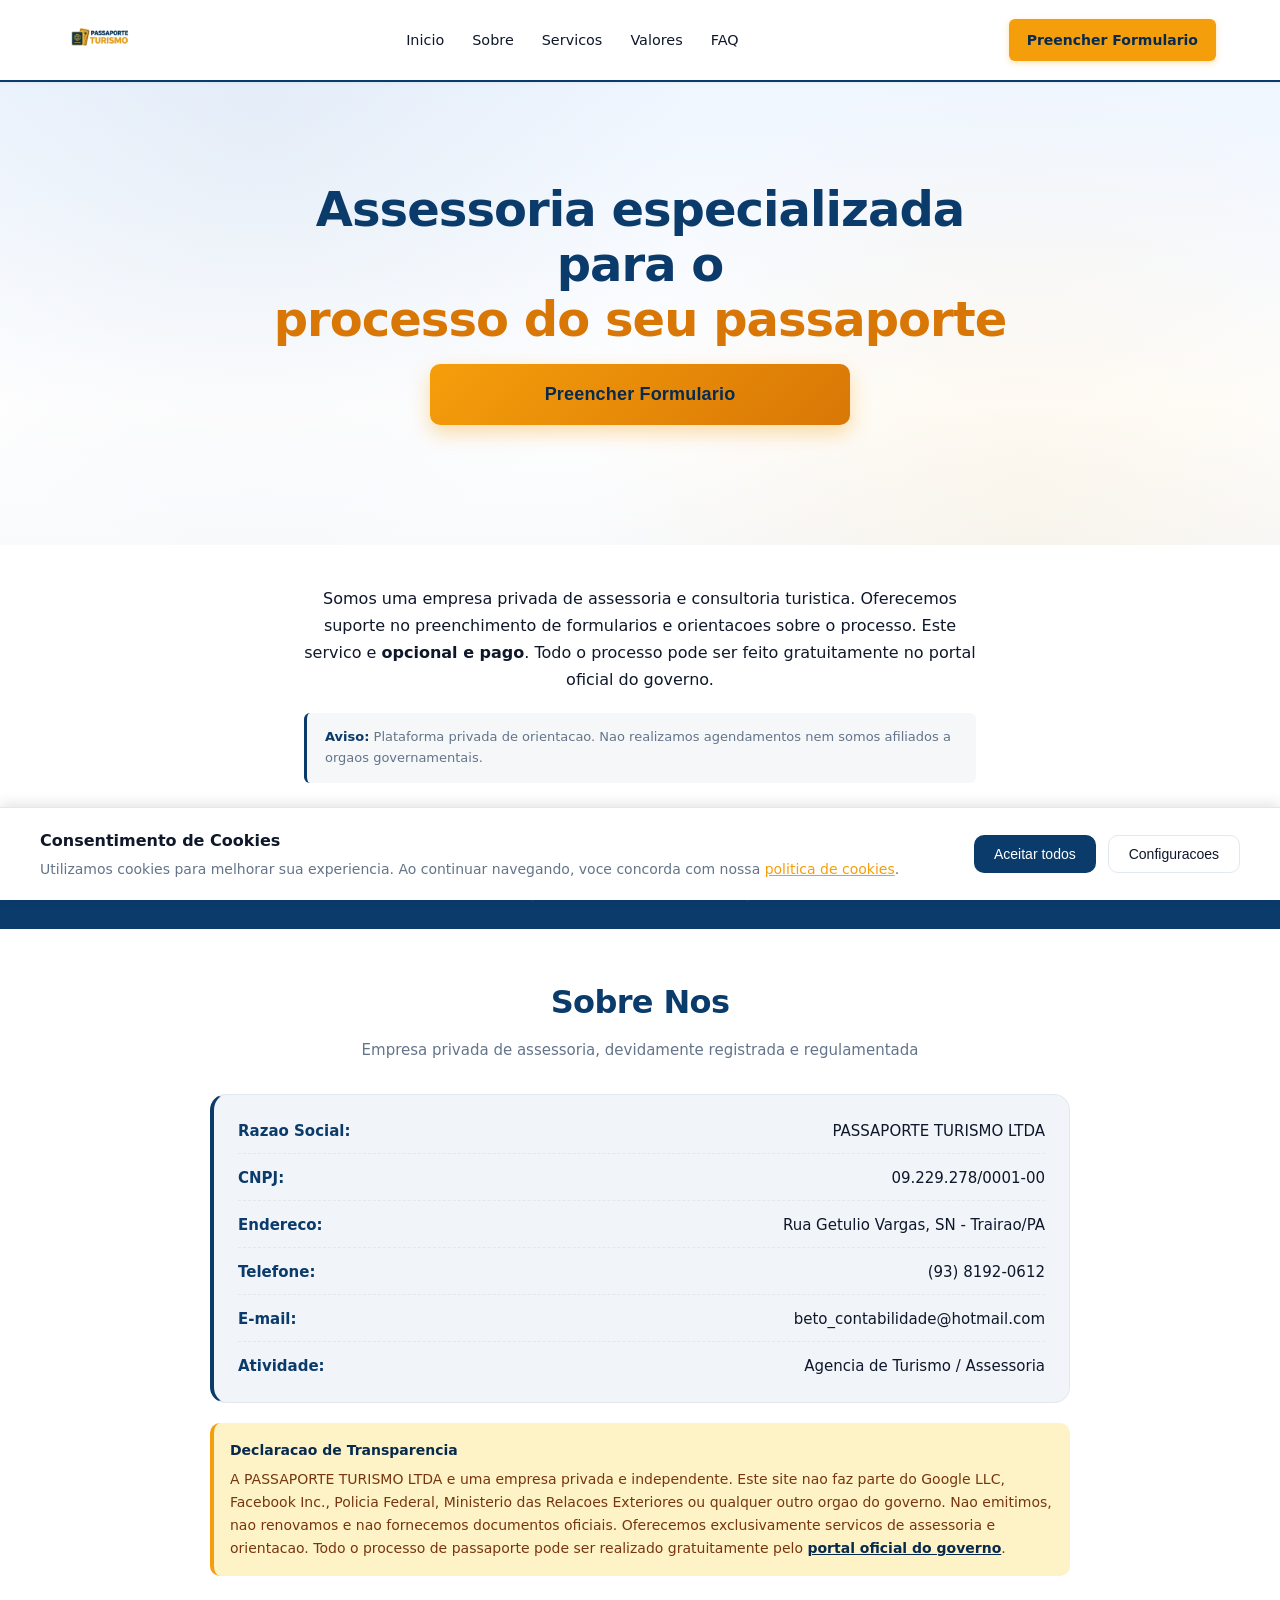
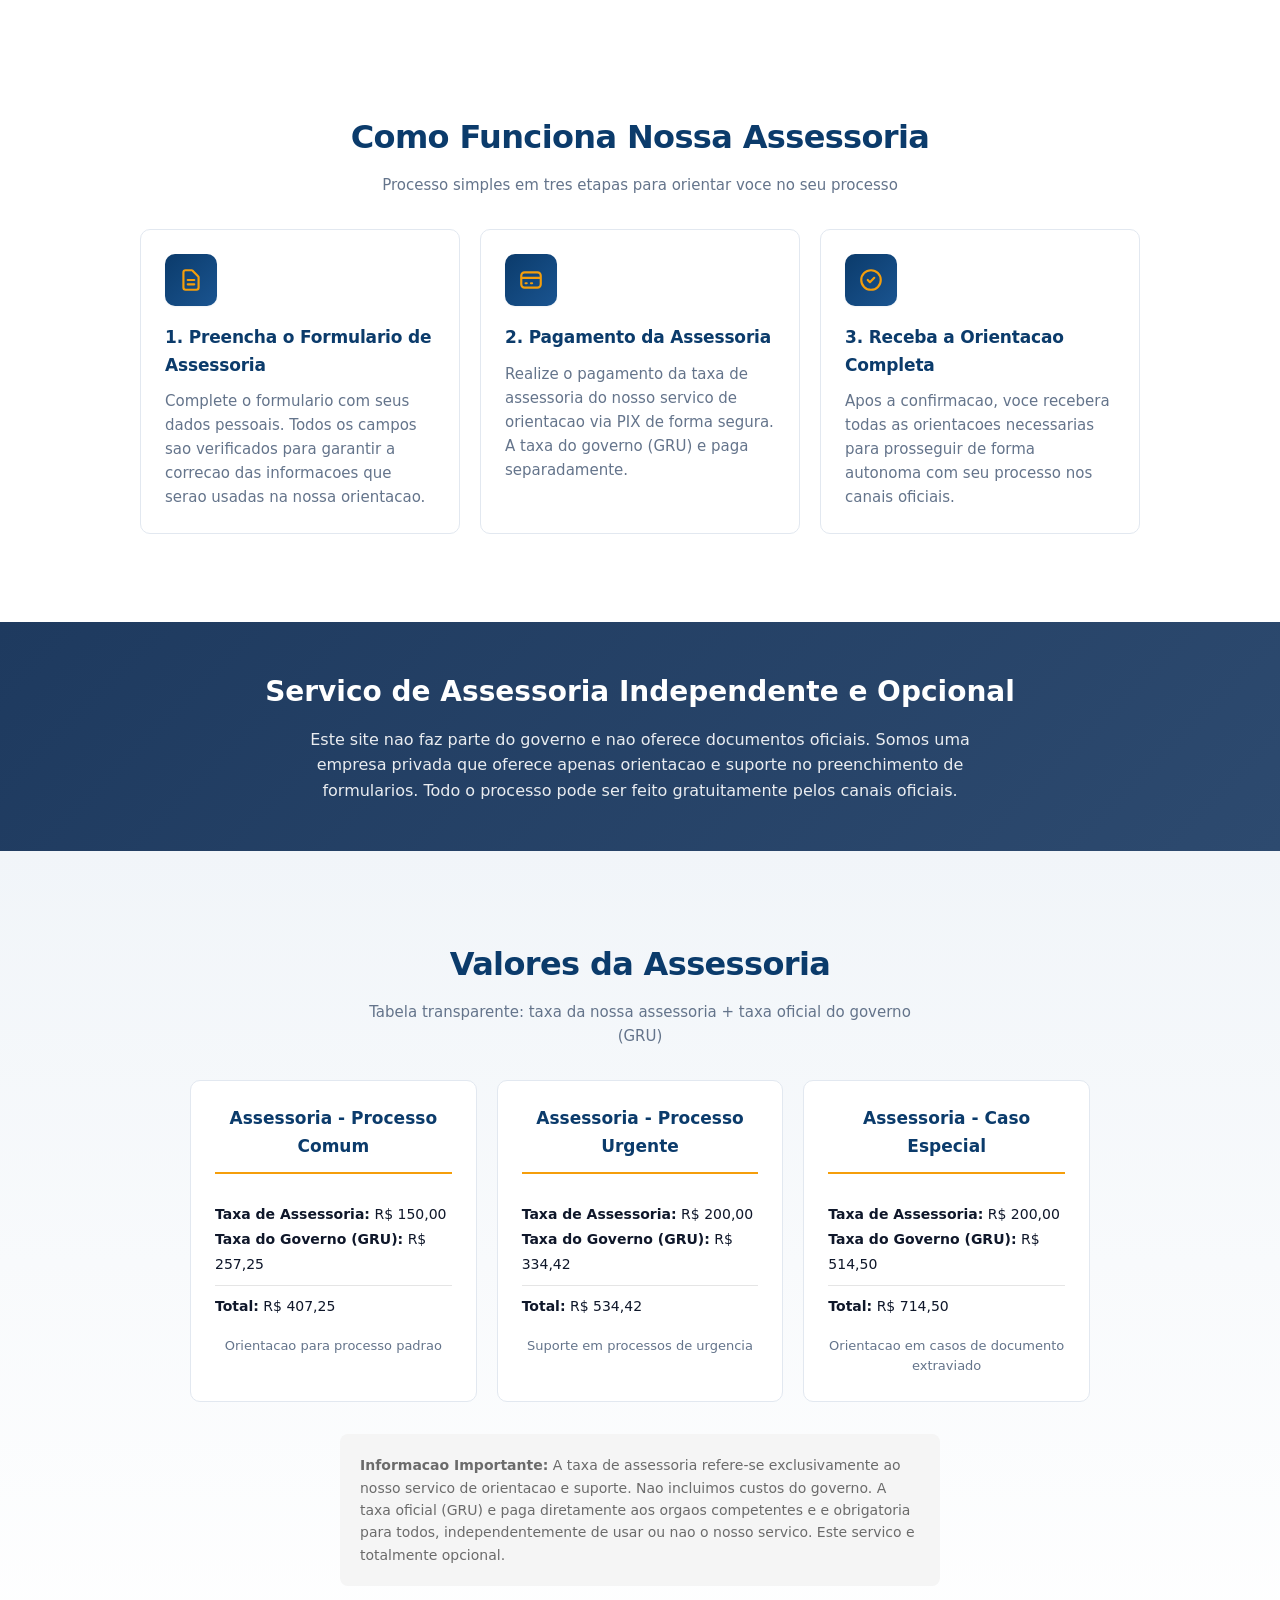
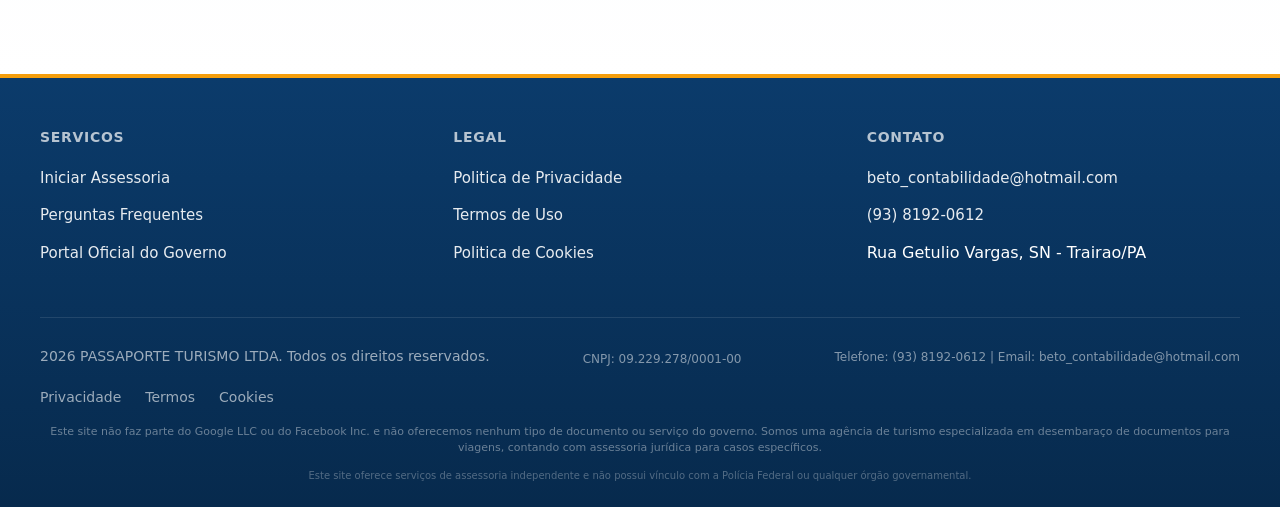
==== index.html @ df9b23cf "update header, hero, and sticky CTA with new logo and streamlined content" ====
<!DOCTYPE html>
<html lang="pt-br">
<head>
    <meta charset="UTF-8">
    <meta name="viewport" content="width=device-width, initial-scale=1.0">
    <meta name="description" content="Empresa privada de assessoria e consultoria turistica. Oferecemos orientacao no preenchimento de formularios e agendamento para viajantes. Nao somos vinculados ao governo.">
    <meta name="keywords" content="assessoria turistica, consultoria de viagens, orientacao para viagens, agencia de turismo">
    <meta name="author" content="PASSAPORTE TURISMO LTDA">
    <meta name="robots" content="index, follow">
    <meta name="theme-color" content="#1e3a5f">

    <!-- Open Graph -->
    <meta property="og:type" content="website">
    <meta property="og:title" content="Passaporte e Turismo | Assessoria Privada Independente">
    <meta property="og:description" content="Assessoria privada independente. Orientacao e consultoria em processos turisticos. Nao vinculada a orgaos do governo.">
    <meta property="og:locale" content="pt_BR">

    <!-- Twitter Card -->
    <meta name="twitter:card" content="summary">
    <meta name="twitter:title" content="Passaporte e Turismo | Assessoria Privada">
    <meta name="twitter:description" content="Servico privado de assessoria e consultoria. Independente de orgaos do governo.">

    <title>Passaporte e Turismo | Assessoria Privada Independente</title>

    <!-- Schema.org: Identifying as private business -->
    <script type="application/ld+json">
    {
      "@context": "https://schema.org",
      "@type": "TravelAgency",
      "name": "PASSAPORTE TURISMO LTDA",
      "description": "Empresa privada de assessoria e consultoria turistica, independente e sem vinculo com orgaos do governo.",
      "telephone": "+55-93-8192-0612",
      "email": "beto_contabilidade@hotmail.com",
      "address": {
        "@type": "PostalAddress",
        "streetAddress": "Rua Getulio Vargas, SN",
        "addressLocality": "Trairao",
        "addressRegion": "PA",
        "postalCode": "68198-000",
        "addressCountry": "BR"
      },
      "identifier": "09.229.278/0001-00",
      "disambiguatingDescription": "Este site nao faz parte do governo, da Policia Federal, do Google LLC ou do Facebook Inc. Oferecemos exclusivamente servicos privados de assessoria."
    }
    </script>
    <style>
        :root {
            --color-primary: #0b3b6b;
            --color-primary-dark: #072a4d;
            --color-primary-light: #1a5490;
            --color-secondary: #2d5483;
            --color-accent: #f59e0b;
            --color-accent-hover: #d97706;
            --color-accent-light: #fef3c7;
            --color-background: #f8fafc;
            --color-surface: #ffffff;
            --color-surface-alt: #f1f5f9;
            --color-text: #0f172a;
            --color-text-muted: #64748b;
            --color-border: #e2e8f0;
            --color-border-dark: #cbd5e1;
            --color-success: #059669;
            --color-success-light: #d1fae5;
            --color-warning: #d97706;
            --font-family: 'Segoe UI', system-ui, -apple-system, sans-serif;
            --radius: 10px;
            --radius-sm: 6px;
            --radius-lg: 16px;
            --shadow-sm: 0 1px 2px rgba(11, 59, 107, 0.06);
            --shadow-md: 0 4px 12px rgba(11, 59, 107, 0.1);
            --shadow-lg: 0 10px 30px rgba(11, 59, 107, 0.15);
            --shadow-cta: 0 8px 20px rgba(245, 158, 11, 0.35);
        }

        * {
            margin: 0;
            padding: 0;
            box-sizing: border-box;
        }

        body {
            font-family: var(--font-family);
            background-color: var(--color-background);
            color: var(--color-text);
            line-height: 1.6;
        }

        .container {
            max-width: 1200px;
            margin: 0 auto;
            padding: 0 24px;
        }

        /* Top Info Bar */
        .top-bar {
            background: var(--color-primary-dark);
            color: rgba(255,255,255,0.85);
            font-size: 0.75rem;
            padding: 6px 0;
            text-align: center;
        }

        .top-bar-inner {
            max-width: 1200px;
            margin: 0 auto;
            padding: 0 16px;
            display: flex;
            justify-content: center;
            align-items: center;
            gap: 20px;
            flex-wrap: wrap;
        }

        .top-bar a {
            color: var(--color-accent);
            text-decoration: none;
            font-weight: 500;
        }

        .top-bar span {
            display: inline-flex;
            align-items: center;
            gap: 6px;
        }

        /* Header */
        .header {
            background: var(--color-surface);
            border-bottom: 2px solid var(--color-primary);
            position: sticky;
            top: 0;
            left: 0;
            right: 0;
            z-index: 1000;
            box-shadow: var(--shadow-sm);
        }

        .header-inner {
            display: flex;
            justify-content: space-between;
            align-items: center;
            padding: 14px 16px;
            max-width: 1200px;
            margin: 0 auto;
            gap: 12px;
        }

        .logo {
            display: inline-flex;
            align-items: center;
            text-decoration: none;
            line-height: 1;
        }

        .logo img {
            height: 40px;
            width: auto;
            display: block;
        }

        @media (min-width: 768px) {
            .logo img {
                height: 48px;
            }
        }

        .nav-links {
            display: none;
            gap: 28px;
            list-style: none;
        }

        .nav-links a {
            color: var(--color-text);
            text-decoration: none;
            font-size: 0.9rem;
            font-weight: 500;
            transition: color 0.2s;
            cursor: pointer;
        }

        .nav-links a:hover {
            color: var(--color-accent-hover);
        }

        .header-cta {
            display: inline-flex;
            align-items: center;
            gap: 6px;
            background: var(--color-accent);
            color: var(--color-primary-dark);
            padding: 10px 18px;
            border-radius: var(--radius-sm);
            text-decoration: none;
            font-size: 0.875rem;
            font-weight: 700;
            transition: all 0.2s;
            box-shadow: 0 2px 6px rgba(245, 158, 11, 0.3);
        }

        .header-cta:hover {
            background: var(--color-accent-hover);
            transform: translateY(-1px);
            box-shadow: 0 4px 10px rgba(245, 158, 11, 0.4);
        }

        /* Hero Section */
        .hero {
            padding: 64px 16px 72px;
            text-align: center;
            background: linear-gradient(180deg, #eff6ff 0%, var(--color-surface) 70%, var(--color-background) 100%);
            position: relative;
            overflow: hidden;
        }

        .hero::before {
            content: "";
            position: absolute;
            inset: 0;
            background-image:
                radial-gradient(circle at 20% 10%, rgba(11, 59, 107, 0.05) 0%, transparent 40%),
                radial-gradient(circle at 80% 90%, rgba(245, 158, 11, 0.07) 0%, transparent 40%);
            pointer-events: none;
        }

        .hero-inner {
            position: relative;
            z-index: 1;
        }

        .hero-badge {
            display: inline-flex;
            align-items: center;
            gap: 8px;
            background: var(--color-success-light);
            color: #065f46;
            padding: 8px 16px;
            border-radius: 999px;
            font-size: 0.8125rem;
            font-weight: 600;
            margin-bottom: 20px;
            border: 1px solid rgba(5, 150, 105, 0.25);
        }

        .hero-badge::before {
            content: "";
            width: 8px;
            height: 8px;
            background: var(--color-success);
            border-radius: 50%;
            box-shadow: 0 0 0 3px rgba(5, 150, 105, 0.2);
        }

        .hero h1 {
            font-size: clamp(1.75rem, 5vw, 3rem);
            font-weight: 800;
            color: var(--color-primary);
            margin-bottom: 16px;
            line-height: 1.15;
            max-width: 780px;
            margin-left: auto;
            margin-right: auto;
            letter-spacing: -0.02em;
        }

        .hero h1 .highlight {
            color: var(--color-accent-hover);
            position: relative;
            white-space: nowrap;
        }

        .hero p {
            font-size: 1rem;
            color: var(--color-text-muted);
            max-width: 620px;
            margin: 0 auto 28px;
            line-height: 1.6;
        }

        .hero-cta-wrapper {
            display: flex;
            flex-direction: column;
            align-items: center;
            gap: 14px;
        }

        .hero-cta {
            display: inline-flex;
            align-items: center;
            justify-content: center;
            gap: 10px;
            background: linear-gradient(135deg, var(--color-accent) 0%, var(--color-accent-hover) 100%);
            color: var(--color-primary-dark);
            padding: 18px 36px;
            border-radius: var(--radius);
            text-decoration: none;
            font-size: 1.0625rem;
            font-weight: 800;
            transition: all 0.25s;
            border: none;
            cursor: pointer;
            box-shadow: var(--shadow-cta);
            width: 100%;
            max-width: 360px;
            letter-spacing: 0.01em;
            position: relative;
            animation: cta-pulse 2.4s ease-in-out infinite;
        }

        @keyframes cta-pulse {
            0%, 100% { box-shadow: var(--shadow-cta); }
            50% { box-shadow: 0 8px 28px rgba(245, 158, 11, 0.55); }
        }

        .hero-cta:hover {
            transform: translateY(-2px);
            box-shadow: 0 12px 32px rgba(245, 158, 11, 0.5);
            animation: none;
        }

        .hero-cta:active {
            transform: translateY(0);
        }

        .hero-cta svg {
            width: 20px;
            height: 20px;
        }

        .hero-trust {
            display: flex;
            gap: 8px;
            flex-wrap: wrap;
            justify-content: center;
            margin-top: 6px;
        }

        .hero-trust-item {
            display: inline-flex;
            align-items: center;
            gap: 6px;
            background: var(--color-surface);
            padding: 6px 12px;
            border-radius: 999px;
            font-size: 0.75rem;
            font-weight: 500;
            color: var(--color-text-muted);
            border: 1px solid var(--color-border);
        }

        .hero-trust-item svg {
            width: 14px;
            height: 14px;
            color: var(--color-success);
        }

        @media (min-width: 768px) {
            .nav-links {
                display: flex;
            }

            .header-inner {
                padding: 16px 24px;
            }

            .hero {
                padding: 100px 24px 120px;
            }

            .hero p {
                font-size: 1.125rem;
            }

            .hero-cta {
                padding: 20px 44px;
                font-size: 1.125rem;
                max-width: 420px;
            }
        }

        /* Features Section */
        .features {
            padding: 48px 16px;
            background: var(--color-surface);
        }

        .features-grid {
            display: grid;
            grid-template-columns: 1fr;
            gap: 16px;
            max-width: 1000px;
            margin: 0 auto;
        }

        .feature-card {
            background: var(--color-surface);
            padding: 24px;
            border-radius: var(--radius);
            border: 1px solid var(--color-border);
            transition: all 0.25s;
            position: relative;
            overflow: hidden;
        }

        .feature-card::before {
            content: "";
            position: absolute;
            top: 0;
            left: 0;
            width: 4px;
            height: 100%;
            background: var(--color-accent);
            transform: scaleY(0);
            transform-origin: top;
            transition: transform 0.3s;
        }

        .feature-card:hover {
            box-shadow: var(--shadow-md);
            border-color: var(--color-primary-light);
            transform: translateY(-2px);
        }

        .feature-card:hover::before {
            transform: scaleY(1);
        }

        .feature-icon {
            width: 52px;
            height: 52px;
            background: linear-gradient(135deg, var(--color-primary) 0%, var(--color-primary-light) 100%);
            border-radius: var(--radius);
            display: flex;
            align-items: center;
            justify-content: center;
            margin-bottom: 18px;
            box-shadow: var(--shadow-sm);
        }

        .feature-icon svg {
            width: 26px;
            height: 26px;
            color: var(--color-accent);
        }

        .feature-card h3 {
            font-size: 1.0625rem;
            font-weight: 700;
            margin-bottom: 10px;
            color: var(--color-primary);
            letter-spacing: -0.01em;
        }

        .feature-card p {
            font-size: 0.9375rem;
            color: var(--color-text-muted);
            line-height: 1.6;
        }

        /* Pricing Section */
        .pricing {
            padding: 48px 16px;
            background: linear-gradient(180deg, var(--color-surface-alt) 0%, var(--color-surface) 100%);
        }

        .section-title {
            text-align: center;
            font-size: clamp(1.5rem, 4vw, 2rem);
            font-weight: 800;
            margin-bottom: 10px;
            color: var(--color-primary);
            letter-spacing: -0.02em;
        }

        .section-subtitle {
            text-align: center;
            color: var(--color-text-muted);
            margin-bottom: 32px;
            max-width: 560px;
            margin-left: auto;
            margin-right: auto;
            font-size: 0.9375rem;
        }

        .pricing-grid {
            display: grid;
            grid-template-columns: 1fr;
            gap: 16px;
            max-width: 900px;
            margin: 0 auto;
        }

        .pricing-card {
            background: var(--color-surface);
            padding: 24px;
            border-radius: var(--radius);
            border: 1px solid var(--color-border);
            text-align: center;
            transition: all 0.25s;
            position: relative;
        }

        .pricing-card:hover {
            border-color: var(--color-accent);
            box-shadow: var(--shadow-md);
            transform: translateY(-3px);
        }

        .pricing-card h4 {
            font-size: 1.0625rem;
            font-weight: 700;
            margin-bottom: 12px;
            color: var(--color-primary);
            padding-bottom: 12px;
            border-bottom: 2px solid var(--color-accent);
            display: inline-block;
        }

        .pricing-card .price {
            font-size: 2rem;
            font-weight: 800;
            color: var(--color-primary);
            margin-bottom: 8px;
        }

        .pricing-card .description {
            font-size: 0.875rem;
            color: var(--color-text-muted);
        }

        @media (min-width: 640px) {
            .features-grid,
            .pricing-grid {
                grid-template-columns: repeat(auto-fit, minmax(280px, 1fr));
                gap: 20px;
            }

            .features,
            .pricing {
                padding: 72px 24px;
            }
        }

        @media (min-width: 1024px) {
            .features,
            .pricing {
                padding: 88px 24px;
            }
        }

        /* Form Section - Fullscreen */
        .form-section {
            position: fixed;
            top: 0;
            left: 0;
            width: 100%;
            height: 100%;
            background: var(--color-background);
            z-index: 9999;
            display: none;
            overflow: hidden;
        }

        .form-section.active {
            display: flex;
            flex-direction: column;
        }

        .form-section .container {
            width: 100%;
            max-width: 100%;
            height: 100%;
            display: flex;
            flex-direction: column;
            padding: 0;
        }

        .form-section .back-btn {
            position: fixed;
            top: 8px;
            left: 8px;
            z-index: 10000;
            background: rgba(255, 255, 255, 0.9);
            padding: 6px 12px;
            border-radius: var(--radius);
            box-shadow: none;
            border: 1px solid var(--color-border);
            font-size: 0.8rem;
            color: var(--color-text-muted);
            opacity: 0.7;
            transition: opacity 0.2s;
        }

        .form-section .back-btn:hover {
            opacity: 1;
        }

        .form-section .back-btn svg {
            width: 14px;
            height: 14px;
        }

        .form-container {
            width: 100%;
            height: 100%;
            background: var(--color-surface);
            padding: 0;
            border-radius: 0;
            border: none;
            box-shadow: none;
            display: flex;
            flex-direction: column;
        }

        .form-header {
            text-align: center;
            padding: 60px 24px 16px;
            background: var(--color-primary);
            color: white;
        }

        .form-header h2 {
            font-size: 1.5rem;
            font-weight: 700;
            margin-bottom: 4px;
            color: white;
        }

        .form-header p {
            color: rgba(255, 255, 255, 0.9);
            font-size: 0.9rem;
        }

        .form-close {
            position: absolute;
            top: 24px;
            right: 24px;
            background: none;
            border: none;
            font-size: 1.5rem;
            cursor: pointer;
            color: var(--color-text-muted);
        }

        .form-iframe-container {
            width: 100%;
            flex: 1;
            border: none;
            min-height: 0;
        }

        /* Policies Section */
        .policies-section {
            padding: 80px 24px;
            display: none;
        }

        .policies-section.active {
            display: block;
        }

        .policy-content {
            max-width: 800px;
            margin: 0 auto;
            background: var(--color-surface);
            padding: 48px;
            border-radius: var(--radius);
            border: 1px solid var(--color-border);
        }

        .policy-content h2 {
            font-size: 1.75rem;
            font-weight: 700;
            margin-bottom: 24px;
            color: var(--color-primary);
        }

        .policy-content h3 {
            font-size: 1.25rem;
            font-weight: 600;
            margin: 24px 0 12px;
            color: var(--color-primary);
        }

        .policy-content p {
            margin-bottom: 16px;
            color: var(--color-text);
        }

        .policy-content ul {
            margin-bottom: 16px;
            padding-left: 24px;
        }

        .policy-content li {
            margin-bottom: 8px;
            color: var(--color-text);
        }

        .back-btn {
            display: inline-flex;
            align-items: center;
            gap: 8px;
            color: var(--color-accent);
            text-decoration: none;
            font-weight: 500;
            margin-bottom: 24px;
            cursor: pointer;
        }

        .back-btn:hover {
            text-decoration: underline;
        }

        /* Footer */
        .footer {
            background: linear-gradient(180deg, var(--color-primary) 0%, var(--color-primary-dark) 100%);
            color: white;
            padding: 48px 16px 24px;
            border-top: 4px solid var(--color-accent);
        }

        .footer-content {
            max-width: 1200px;
            margin: 0 auto;
        }

        .footer-grid {
            display: grid;
            grid-template-columns: repeat(auto-fit, minmax(200px, 1fr));
            gap: 40px;
            margin-bottom: 40px;
        }

        .footer-col h4 {
            font-size: 0.875rem;
            font-weight: 600;
            text-transform: uppercase;
            letter-spacing: 0.05em;
            margin-bottom: 16px;
            color: rgba(255,255,255,0.7);
        }

        .footer-col ul {
            list-style: none;
        }

        .footer-col li {
            margin-bottom: 12px;
        }

        .footer-col a {
            color: rgba(255,255,255,0.9);
            text-decoration: none;
            font-size: 0.9375rem;
            transition: color 0.2s;
            cursor: pointer;
        }

        .footer-col a:hover {
            color: white;
            text-decoration: underline;
        }

        .footer-bottom {
            border-top: 1px solid rgba(255,255,255,0.1);
            padding-top: 24px;
            display: flex;
            justify-content: space-between;
            align-items: center;
            flex-wrap: wrap;
            gap: 16px;
        }

        .footer-bottom p {
            font-size: 0.875rem;
            color: rgba(255,255,255,0.6);
        }

        .footer-legal {
            display: flex;
            gap: 24px;
        }

        .footer-legal a {
            font-size: 0.875rem;
            color: rgba(255,255,255,0.6);
            text-decoration: none;
            cursor: pointer;
        }

        .footer-legal a:hover {
            color: white;
        }

        /* Cookie Banner */
        .cookie-banner {
            position: fixed;
            bottom: 0;
            left: 0;
            right: 0;
            background: var(--color-surface);
            border-top: 1px solid var(--color-border);
            padding: 20px 24px;
            display: none;
            z-index: 1001;
            box-shadow: 0 -4px 12px rgba(0,0,0,0.1);
        }

        .cookie-banner.active {
            display: block;
        }

        .cookie-content {
            max-width: 1200px;
            margin: 0 auto;
            display: flex;
            justify-content: space-between;
            align-items: center;
            gap: 24px;
            flex-wrap: wrap;
        }

        .cookie-text h4 {
            font-size: 1rem;
            font-weight: 600;
            margin-bottom: 4px;
        }

        .cookie-text p {
            font-size: 0.875rem;
            color: var(--color-text-muted);
        }

        .cookie-text a {
            color: var(--color-accent);
            text-decoration: underline;
            cursor: pointer;
        }

        .cookie-buttons {
            display: flex;
            gap: 12px;
        }

        .cookie-accept {
            background: var(--color-primary);
            color: white;
            padding: 10px 20px;
            border-radius: var(--radius);
            border: none;
            font-size: 0.875rem;
            font-weight: 500;
            cursor: pointer;
        }

        .cookie-settings {
            background: transparent;
            color: var(--color-text);
            padding: 10px 20px;
            border-radius: var(--radius);
            border: 1px solid var(--color-border);
            font-size: 0.875rem;
            cursor: pointer;
        }

        /* Mobile Menu */
        .mobile-menu-btn {
            display: inline-flex;
            background: var(--color-surface-alt);
            border: 1px solid var(--color-border);
            cursor: pointer;
            padding: 8px;
            border-radius: var(--radius-sm);
            color: var(--color-primary);
        }

        .mobile-menu-btn svg {
            width: 22px;
            height: 22px;
        }

        .mobile-menu {
            position: fixed;
            top: 0;
            right: -100%;
            width: 85%;
            max-width: 320px;
            height: 100vh;
            background: var(--color-surface);
            box-shadow: -8px 0 30px rgba(0,0,0,0.12);
            z-index: 1100;
            transition: right 0.3s ease;
            padding: 24px 20px;
            overflow-y: auto;
        }

        .mobile-menu.active {
            right: 0;
        }

        .mobile-menu-close {
            background: var(--color-surface-alt);
            border: 1px solid var(--color-border);
            padding: 6px;
            border-radius: var(--radius-sm);
            cursor: pointer;
            color: var(--color-primary);
            margin-bottom: 20px;
        }

        .mobile-menu ul {
            list-style: none;
            margin-bottom: 24px;
        }

        .mobile-menu li {
            border-bottom: 1px solid var(--color-border);
        }

        .mobile-menu a {
            display: block;
            padding: 14px 4px;
            color: var(--color-primary);
            text-decoration: none;
            font-weight: 600;
            font-size: 0.9375rem;
        }

        .mobile-menu-cta {
            display: inline-flex;
            align-items: center;
            justify-content: center;
            width: 100%;
            gap: 8px;
            background: linear-gradient(135deg, var(--color-accent) 0%, var(--color-accent-hover) 100%);
            color: var(--color-primary-dark);
            padding: 14px 20px;
            border-radius: var(--radius);
            text-decoration: none;
            font-weight: 700;
            box-shadow: var(--shadow-cta);
        }

        .mobile-menu-overlay {
            position: fixed;
            inset: 0;
            background: rgba(11, 59, 107, 0.5);
            z-index: 1050;
            opacity: 0;
            pointer-events: none;
            transition: opacity 0.3s;
        }

        .mobile-menu-overlay.active {
            opacity: 1;
            pointer-events: auto;
        }

        /* Responsive */
        @media (min-width: 768px) {
            .mobile-menu-btn {
                display: none;
            }

            .header-cta {
                display: inline-flex;
            }
        }

        @media (max-width: 767px) {
            .header-cta {
                display: none;
            }

            .hero h1 {
                font-size: 1.75rem;
            }

            .form-container {
                padding: 0;
            }

            .form-header {
                padding: 50px 16px 12px;
            }

            .form-header h2 {
                font-size: 1.25rem;
            }

            .form-section .back-btn {
                top: 8px;
                left: 8px;
                padding: 8px 12px;
                font-size: 0.85rem;
            }

            .policy-content {
                padding: 24px;
            }

            .footer-bottom {
                flex-direction: column;
                text-align: center;
            }

            .cookie-content {
                flex-direction: column;
                text-align: center;
            }

            .cookie-buttons {
                width: 100%;
                flex-direction: column;
            }

            .cookie-accept, .cookie-settings {
                width: 100%;
            }
        }

        /* Sticky Mobile CTA */
        .sticky-cta {
            position: fixed;
            bottom: 0;
            left: 0;
            right: 0;
            background: var(--color-surface);
            padding: 12px 16px;
            box-shadow: 0 -4px 16px rgba(11, 59, 107, 0.12);
            z-index: 999;
            border-top: 1px solid var(--color-border);
        }

        .sticky-cta .btn {
            display: flex;
            align-items: center;
            justify-content: center;
            width: 100%;
            gap: 8px;
            background: linear-gradient(135deg, var(--color-accent) 0%, var(--color-accent-hover) 100%);
            color: var(--color-primary-dark);
            padding: 14px 20px;
            border-radius: var(--radius);
            text-decoration: none;
            font-weight: 800;
            font-size: 1rem;
            border: none;
            cursor: pointer;
            box-shadow: var(--shadow-cta);
        }

        @media (min-width: 768px) {
            .sticky-cta {
                display: none;
            }

            body {
                padding-bottom: 0;
            }
        }

        @media (max-width: 767px) {
            body {
                padding-bottom: 74px;
            }
        }

        /* Hidden class */
        .hidden {
            display: none !important;
        }

        /* Smooth scroll */
        html {
            scroll-behavior: smooth;
        }

        /* Overlay for form */
        .overlay {
            position: fixed;
            top: 0;
            left: 0;
            right: 0;
            bottom: 0;
            background: rgba(0,0,0,0.5);
            z-index: 999;
            display: none;
        }

        .overlay.active {
            display: block;
        }
    </style>
</head>
<body>
    <!-- Header -->
    <header class="header">
        <div class="header-inner">
            <a href="#" class="logo" onclick="showSection('home'); return false;" aria-label="Passaporte Turismo - pagina inicial">
                <img src="/images/logo.png" alt="Passaporte Turismo">
            </a>
            <nav aria-label="Navegacao principal">
                <ul class="nav-links">
                    <li><a href="#" onclick="showSection('home'); return false;">Inicio</a></li>
                    <li><a href="#sobre" onclick="scrollToSection('sobre'); return false;">Sobre</a></li>
                    <li><a href="#features" onclick="scrollToSection('features'); return false;">Servicos</a></li>
                    <li><a href="#pricing" onclick="scrollToSection('pricing'); return false;">Valores</a></li>
                    <li><a href="#" onclick="showSection('faq'); return false;">FAQ</a></li>
                </ul>
            </nav>
            <a href="#" class="header-cta" onclick="showSection('form'); return false;">
                Preencher Formulario
            </a>
            <button class="mobile-menu-btn" onclick="toggleMobileMenu()" aria-label="Abrir menu de navegacao" aria-expanded="false">
                <svg fill="none" stroke="currentColor" viewBox="0 0 24 24" aria-hidden="true">
                    <path stroke-linecap="round" stroke-linejoin="round" stroke-width="2" d="M4 6h16M4 12h16M4 18h16"></path>
                </svg>
            </button>
        </div>
    </header>

    <!-- Mobile Menu -->
    <div class="mobile-menu-overlay" onclick="toggleMobileMenu()"></div>
    <aside class="mobile-menu" aria-label="Menu mobile">
        <button class="mobile-menu-close" onclick="toggleMobileMenu()" aria-label="Fechar menu">
            <svg width="22" height="22" fill="none" stroke="currentColor" viewBox="0 0 24 24" aria-hidden="true">
                <path stroke-linecap="round" stroke-linejoin="round" stroke-width="2" d="M6 18L18 6M6 6l12 12"></path>
            </svg>
        </button>
        <ul>
            <li><a href="#" onclick="showSection('home'); toggleMobileMenu(); return false;">Inicio</a></li>
            <li><a href="#sobre" onclick="scrollToSection('sobre'); toggleMobileMenu(); return false;">Sobre</a></li>
            <li><a href="#features" onclick="scrollToSection('features'); toggleMobileMenu(); return false;">Servicos</a></li>
            <li><a href="#pricing" onclick="scrollToSection('pricing'); toggleMobileMenu(); return false;">Valores</a></li>
            <li><a href="#" onclick="showSection('faq'); toggleMobileMenu(); return false;">FAQ</a></li>
        </ul>
        <a href="#" class="mobile-menu-cta" onclick="showSection('form'); toggleMobileMenu(); return false;">
            Preencher Formulario
        </a>
    </aside>

    <!-- Main Content -->
    <main id="main-content">
        <!-- Home Section -->
        <section id="home-section">
            <!-- Hero -->
            <section class="hero">
                <div class="container hero-inner">
                    <h1>Assessoria especializada para o <span class="highlight">processo do seu passaporte</span></h1>
                    <div class="hero-cta-wrapper">
                        <button class="hero-cta" onclick="showSection('form')" aria-label="Preencher formulario de assessoria">
                            Preencher Formulario
                        </button>
                    </div>
                </div>
            </section>

            <!-- Info Section (moved from hero for clean design) -->
            <section aria-label="Sobre o servico" style="padding: 40px 16px; background: var(--color-surface);">
                <div class="container" style="max-width: 720px;">
                    <p style="font-size: 1rem; color: var(--color-text); line-height: 1.7; text-align: center;">
                        Somos uma empresa privada de assessoria e consultoria turistica. Oferecemos suporte no preenchimento de formularios e orientacoes sobre o processo. Este servico e <strong>opcional e pago</strong>. Todo o processo pode ser feito gratuitamente no portal oficial do governo.
                    </p>
                    <p style="margin-top: 20px; padding: 14px 18px; background: rgba(11, 59, 107, 0.04); border-left: 3px solid var(--color-primary); border-radius: 6px; font-size: 0.8125rem; color: var(--color-text-muted); line-height: 1.6; text-align: left;">
                        <strong style="color: var(--color-primary);">Aviso:</strong> Plataforma privada de orientacao. Nao realizamos agendamentos nem somos afiliados a orgaos governamentais.
                    </p>
                </div>
            </section>

            <!-- Stats / Trust Bar -->
            <section aria-label="Estatisticas de atendimento" style="background: var(--color-primary); padding: 28px 16px; border-top: 4px solid var(--color-accent);">
                <div class="container" style="display: grid; grid-template-columns: repeat(3, 1fr); gap: 12px; text-align: center; color: white; max-width: 720px;">
                    <div>
                        <div style="font-size: 1.5rem; font-weight: 800; color: var(--color-accent); line-height: 1;">+10k</div>
                        <div style="font-size: 0.75rem; color: rgba(255,255,255,0.85); margin-top: 6px; line-height: 1.3;">Clientes orientados</div>
                    </div>
                    <div style="border-left: 1px solid rgba(255,255,255,0.15); border-right: 1px solid rgba(255,255,255,0.15);">
                        <div style="font-size: 1.5rem; font-weight: 800; color: var(--color-accent); line-height: 1;">15+</div>
                        <div style="font-size: 0.75rem; color: rgba(255,255,255,0.85); margin-top: 6px; line-height: 1.3;">Anos de experiencia</div>
                    </div>
                    <div>
                        <div style="font-size: 1.5rem; font-weight: 800; color: var(--color-accent); line-height: 1;">100%</div>
                        <div style="font-size: 0.75rem; color: rgba(255,255,255,0.85); margin-top: 6px; line-height: 1.3;">Servico privado</div>
                    </div>
                </div>
            </section>

            <!-- About / Transparencia -->
            <section id="sobre" style="padding: 48px 16px; background: var(--color-surface);">
                <div class="container">
                    <h2 class="section-title">Sobre Nos</h2>
                    <p class="section-subtitle">Empresa privada de assessoria, devidamente registrada e regulamentada</p>
                    <div style="max-width: 860px; margin: 24px auto 0;">
                        <div style="background: var(--color-surface-alt); border: 1px solid var(--color-border); border-radius: var(--radius-lg); padding: 24px; border-left: 4px solid var(--color-primary);">
                            <div style="display: grid; grid-template-columns: 1fr; gap: 12px; font-size: 0.9375rem; line-height: 1.6;">
                                <div style="display: flex; justify-content: space-between; padding-bottom: 10px; border-bottom: 1px dashed var(--color-border); gap: 12px; flex-wrap: wrap;">
                                    <strong style="color: var(--color-primary);">Razao Social:</strong>
                                    <span style="color: var(--color-text); text-align: right;">PASSAPORTE TURISMO LTDA</span>
                                </div>
                                <div style="display: flex; justify-content: space-between; padding-bottom: 10px; border-bottom: 1px dashed var(--color-border); gap: 12px; flex-wrap: wrap;">
                                    <strong style="color: var(--color-primary);">CNPJ:</strong>
                                    <span style="color: var(--color-text); text-align: right;">09.229.278/0001-00</span>
                                </div>
                                <div style="display: flex; justify-content: space-between; padding-bottom: 10px; border-bottom: 1px dashed var(--color-border); gap: 12px; flex-wrap: wrap;">
                                    <strong style="color: var(--color-primary);">Endereco:</strong>
                                    <span style="color: var(--color-text); text-align: right;">Rua Getulio Vargas, SN - Trairao/PA</span>
                                </div>
                                <div style="display: flex; justify-content: space-between; padding-bottom: 10px; border-bottom: 1px dashed var(--color-border); gap: 12px; flex-wrap: wrap;">
                                    <strong style="color: var(--color-primary);">Telefone:</strong>
                                    <span style="color: var(--color-text); text-align: right;">(93) 8192-0612</span>
                                </div>
                                <div style="display: flex; justify-content: space-between; padding-bottom: 10px; border-bottom: 1px dashed var(--color-border); gap: 12px; flex-wrap: wrap;">
                                    <strong style="color: var(--color-primary);">E-mail:</strong>
                                    <span style="color: var(--color-text); text-align: right; word-break: break-all;">beto_contabilidade@hotmail.com</span>
                                </div>
                                <div style="display: flex; justify-content: space-between; gap: 12px; flex-wrap: wrap;">
                                    <strong style="color: var(--color-primary);">Atividade:</strong>
                                    <span style="color: var(--color-text); text-align: right;">Agencia de Turismo / Assessoria</span>
                                </div>
                            </div>
                        </div>
                        <div style="margin-top: 20px; padding: 16px; background: var(--color-accent-light); border-left: 4px solid var(--color-accent); border-radius: var(--radius); font-size: 0.875rem; color: #78350f; line-height: 1.65;">
                            <strong style="display: block; margin-bottom: 6px; color: var(--color-primary-dark);">Declaracao de Transparencia</strong>
                            A PASSAPORTE TURISMO LTDA e uma empresa privada e independente. Este site nao faz parte do Google LLC, Facebook Inc., Policia Federal, Ministerio das Relacoes Exteriores ou qualquer outro orgao do governo. Nao emitimos, nao renovamos e nao fornecemos documentos oficiais. Oferecemos exclusivamente servicos de assessoria e orientacao. Todo o processo de passaporte pode ser realizado gratuitamente pelo <a href="https://www.gov.br/servicos/passaporte" target="_blank" rel="noopener" style="color: var(--color-primary-dark); text-decoration: underline; font-weight: 600;">portal oficial do governo</a>.
                        </div>
                    </div>
                </div>
            </section>

            <!-- Features -->
            <section class="features" id="features">
                <div class="container">
                    <h2 class="section-title">Como Funciona Nossa Assessoria</h2>
                    <p class="section-subtitle">Processo simples em tres etapas para orientar voce no seu processo</p>
                    <div class="features-grid">
                        <div class="feature-card">
                            <div class="feature-icon">
                                <svg fill="none" stroke="currentColor" viewBox="0 0 24 24">
                                    <path stroke-linecap="round" stroke-linejoin="round" stroke-width="2" d="M9 12h6m-6 4h6m2 5H7a2 2 0 01-2-2V5a2 2 0 012-2h5.586a1 1 0 01.707.293l5.414 5.414a1 1 0 01.293.707V19a2 2 0 01-2 2z"></path>
                                </svg>
                            </div>
                            <h3>1. Preencha o Formulario de Assessoria</h3>
                            <p>Complete o formulario com seus dados pessoais. Todos os campos sao verificados para garantir a correcao das informacoes que serao usadas na nossa orientacao.</p>
                        </div>
                        <div class="feature-card">
                            <div class="feature-icon">
                                <svg fill="none" stroke="currentColor" viewBox="0 0 24 24">
                                    <path stroke-linecap="round" stroke-linejoin="round" stroke-width="2" d="M3 10h18M7 15h1m4 0h1m-7 4h12a3 3 0 003-3V8a3 3 0 00-3-3H6a3 3 0 00-3 3v8a3 3 0 003 3z"></path>
                                </svg>
                            </div>
                            <h3>2. Pagamento da Assessoria</h3>
                            <p>Realize o pagamento da taxa de assessoria do nosso servico de orientacao via PIX de forma segura. A taxa do governo (GRU) e paga separadamente.</p>
                        </div>
                        <div class="feature-card">
                            <div class="feature-icon">
                                <svg fill="none" stroke="currentColor" viewBox="0 0 24 24">
                                    <path stroke-linecap="round" stroke-linejoin="round" stroke-width="2" d="M9 12l2 2 4-4m6 2a9 9 0 11-18 0 9 9 0 0118 0z"></path>
                                </svg>
                            </div>
                            <h3>3. Receba a Orientacao Completa</h3>
                            <p>Apos a confirmacao, voce recebera todas as orientacoes necessarias para prosseguir de forma autonoma com seu processo nos canais oficiais.</p>
                        </div>
                    </div>
                </div>
            </section>

            <!-- Service Notice -->
            <section style="padding: 48px 24px; background: linear-gradient(135deg, #1e3a5f 0%, #2d4a6f 100%); text-align: center;">
                <div class="container">
                    <h2 style="font-size: 1.75rem; font-weight: 700; color: white; margin-bottom: 12px;">Servico de Assessoria Independente e Opcional</h2>
                    <p style="font-size: 1rem; color: rgba(255,255,255,0.9); max-width: 700px; margin: 0 auto;">
                        Este site nao faz parte do governo e nao oferece documentos oficiais. Somos uma empresa privada que oferece apenas orientacao e suporte no preenchimento de formularios. Todo o processo pode ser feito gratuitamente pelos canais oficiais.
                    </p>
                </div>
            </section>

            <!-- Pricing -->
            <section class="pricing" id="pricing">
                <div class="container">
                    <h2 class="section-title">Valores da Assessoria</h2>
                    <p class="section-subtitle">Tabela transparente: taxa da nossa assessoria + taxa oficial do governo (GRU)</p>
                    <div class="pricing-grid">
                        <div class="pricing-card">
                            <h4>Assessoria - Processo Comum</h4>
                            <div style="text-align: left; font-size: 0.875rem; margin: 16px 0; line-height: 1.8;">
                                <div><strong>Taxa de Assessoria:</strong> R$ 150,00</div>
                                <div><strong>Taxa do Governo (GRU):</strong> R$ 257,25</div>
                                <div style="border-top: 1px solid #e5e5e5; padding-top: 8px; margin-top: 8px;"><strong>Total:</strong> R$ 407,25</div>
                            </div>
                            <p class="description" style="font-size: 0.8125rem; margin-top: 12px;">Orientacao para processo padrao</p>
                        </div>
                        <div class="pricing-card">
                            <h4>Assessoria - Processo Urgente</h4>
                            <div style="text-align: left; font-size: 0.875rem; margin: 16px 0; line-height: 1.8;">
                                <div><strong>Taxa de Assessoria:</strong> R$ 200,00</div>
                                <div><strong>Taxa do Governo (GRU):</strong> R$ 334,42</div>
                                <div style="border-top: 1px solid #e5e5e5; padding-top: 8px; margin-top: 8px;"><strong>Total:</strong> R$ 534,42</div>
                            </div>
                            <p class="description" style="font-size: 0.8125rem; margin-top: 12px;">Suporte em processos de urgencia</p>
                        </div>
                        <div class="pricing-card">
                            <h4>Assessoria - Caso Especial</h4>
                            <div style="text-align: left; font-size: 0.875rem; margin: 16px 0; line-height: 1.8;">
                                <div><strong>Taxa de Assessoria:</strong> R$ 200,00</div>
                                <div><strong>Taxa do Governo (GRU):</strong> R$ 514,50</div>
                                <div style="border-top: 1px solid #e5e5e5; padding-top: 8px; margin-top: 8px;"><strong>Total:</strong> R$ 714,50</div>
                            </div>
                            <p class="description" style="font-size: 0.8125rem; margin-top: 12px;">Orientacao em casos de documento extraviado</p>
                        </div>
                    </div>
                    <div style="margin-top: 32px; max-width: 600px; margin-left: auto; margin-right: auto; background: #f5f5f5; padding: 20px; border-radius: 8px; font-size: 0.875rem; color: #6b6b6b;">
                        <p><strong>Informacao Importante:</strong> A taxa de assessoria refere-se exclusivamente ao nosso servico de orientacao e suporte. Nao incluimos custos do governo. A taxa oficial (GRU) e paga diretamente aos orgaos competentes e e obrigatoria para todos, independentemente de usar ou nao o nosso servico. Este servico e totalmente opcional.</p>
                    </div>
                </div>
            </section>
        </section>

        <!-- Form Section -->
        <section id="form-section" class="form-section">
            <div class="container">
                <div class="form-container">
                    <iframe src="form.html" class="form-iframe-container" id="form-iframe" title="Formulario de Assessoria"></iframe>
                </div>
            </div>
        </section>

        <!-- Privacy Policy Section -->
        <section id="privacy-section" class="policies-section">
            <div class="container">
                <span class="back-btn" onclick="showSection('home')">
                    <svg width="20" height="20" fill="none" stroke="currentColor" viewBox="0 0 24 24">
                        <path stroke-linecap="round" stroke-linejoin="round" stroke-width="2" d="M15 19l-7-7 7-7"></path>
                    </svg>
                    Voltar ao inicio
                </span>
                <div class="policy-content">
                    <h2>Politica de Privacidade</h2>
                    <p><strong>Ultima atualizacao:</strong> Marco de 2026</p>
                    
                    <h3>1. Informacoes que Coletamos</h3>
                    <p>Coletamos informacoes que voce nos fornece diretamente ao utilizar nossos servicos, incluindo:</p>
                    <ul>
                        <li>Dados pessoais de identificacao (nome, CPF, data de nascimento)</li>
                        <li>Informacoes de contato (e-mail, telefone, endereco)</li>
                        <li>Dados necessarios para o preenchimento do formulario de assessoria</li>
                    </ul>

                    <h3>2. Como Utilizamos suas Informacoes</h3>
                    <p>Utilizamos as informacoes coletadas para:</p>
                    <ul>
                        <li>Processar seu pedido de assessoria</li>
                        <li>Entrar em contato sobre seu atendimento</li>
                        <li>Melhorar nossos servicos e experiencia do usuario</li>
                        <li>Cumprir obrigacoes legais</li>
                    </ul>

                    <h3>3. Compartilhamento de Dados</h3>
                    <p>Nao vendemos, alugamos ou compartilhamos suas informacoes pessoais com terceiros para fins de marketing. Podemos compartilhar dados apenas quando necessario para prestacao do servico ou por exigencia legal.</p>

                    <h3>4. Seguranca dos Dados</h3>
                    <p>Implementamos medidas de seguranca tecnicas e organizacionais para proteger suas informacoes contra acesso nao autorizado, alteracao, divulgacao ou destruicao.</p>

                    <h3>5. Seus Direitos</h3>
                    <p>Voce tem direito a acessar, corrigir, excluir ou solicitar a portabilidade de seus dados pessoais. Para exercer esses direitos, entre em contato conosco.</p>

                    <h3>6. Contato</h3>
                    <p>Para questoes sobre esta politica de privacidade, entre em contato atraves do e-mail: beto_contabilidade@hotmail.com ou pelo telefone (93) 8192-0612.</p>
                </div>
            </div>
        </section>

        <!-- Terms of Use Section -->
        <section id="terms-section" class="policies-section">
            <div class="container">
                <span class="back-btn" onclick="showSection('home')">
                    <svg width="20" height="20" fill="none" stroke="currentColor" viewBox="0 0 24 24">
                        <path stroke-linecap="round" stroke-linejoin="round" stroke-width="2" d="M15 19l-7-7 7-7"></path>
                    </svg>
                    Voltar ao inicio
                </span>
                <div class="policy-content">
                    <h2>Termos de Uso</h2>
                    <p><strong>Ultima atualizacao:</strong> Marco de 2026</p>
                    
                    <h3>1. Aceitacao dos Termos</h3>
                    <p>Ao acessar e utilizar este site, voce concorda com estes Termos de Uso. Se voce nao concordar com alguma parte destes termos, nao devera utilizar nossos servicos.</p>

                    <h3>2. Descricao do Servico</h3>
                    <p>Oferecemos servico de assessoria e orientacao para preenchimento de formularios relacionados ao processo de passaporte. Este servico tem carater orientativo e nao substitui os canais oficiais do governo. Nao emitimos, nao renovamos e nao fornecemos documentos oficiais.</p>

                    <h3>3. Responsabilidades do Usuario</h3>
                    <ul>
                        <li>Fornecer informacoes verdadeiras e precisas</li>
                        <li>Manter seus dados de acesso em sigilo</li>
                        <li>Nao utilizar o servico para fins ilegais</li>
                        <li>Verificar todas as informacoes antes do envio</li>
                    </ul>

                    <h3>4. Limitacao de Responsabilidade</h3>
                    <p>Nao nos responsabilizamos por erros decorrentes de informacoes incorretas fornecidas pelo usuario, nem por decisoes tomadas por orgaos oficiais no processo de passaporte.</p>

                    <h3>5. Pagamentos</h3>
                    <p>Os valores cobrados referem-se exclusivamente ao servico de assessoria. Taxas governamentais sao de responsabilidade do usuario e devem ser pagas diretamente aos orgaos competentes.</p>

                    <h3>6. Modificacoes</h3>
                    <p>Reservamo-nos o direito de modificar estes termos a qualquer momento. Alteracoes serao comunicadas atraves do site.</p>

                    <h3>7. Foro</h3>
                    <p>Estes termos sao regidos pelas leis brasileiras. Qualquer disputa sera resolvida no foro da comarca de Sao Paulo/SP.</p>
                </div>
            </div>
        </section>

        <!-- Cookies Policy Section -->
        <section id="cookies-section" class="policies-section">
            <div class="container">
                <span class="back-btn" onclick="showSection('home')">
                    <svg width="20" height="20" fill="none" stroke="currentColor" viewBox="0 0 24 24">
                        <path stroke-linecap="round" stroke-linejoin="round" stroke-width="2" d="M15 19l-7-7 7-7"></path>
                    </svg>
                    Voltar ao inicio
                </span>
                <div class="policy-content">
                    <h2>Politica de Cookies</h2>
                    <p><strong>Ultima atualizacao:</strong> Marco de 2026</p>
                    
                    <h3>1. O que sao Cookies</h3>
                    <p>Cookies sao pequenos arquivos de texto armazenados no seu dispositivo quando voce visita nosso site. Eles nos ajudam a melhorar sua experiencia de navegacao.</p>

                    <h3>2. Tipos de Cookies que Utilizamos</h3>
                    <ul>
                        <li><strong>Cookies Essenciais:</strong> Necessarios para o funcionamento basico do site</li>
                        <li><strong>Cookies de Desempenho:</strong> Coletam informacoes sobre como os visitantes usam o site</li>
                        <li><strong>Cookies de Funcionalidade:</strong> Permitem que o site lembre suas escolhas</li>
                    </ul>

                    <h3>3. Como Gerenciar Cookies</h3>
                    <p>Voce pode configurar seu navegador para recusar cookies ou alertar quando cookies estao sendo enviados. Note que algumas funcionalidades do site podem nao funcionar corretamente sem cookies.</p>

                    <h3>4. Cookies de Terceiros</h3>
                    <p>Utilizamos servicos de terceiros que podem definir cookies em seu dispositivo, como ferramentas de analise. Esses cookies estao sujeitos as politicas de privacidade dos respectivos terceiros.</p>

                    <h3>5. Atualizacoes desta Politica</h3>
                    <p>Podemos atualizar esta politica periodicamente. Recomendamos que voce revise esta pagina regularmente para se manter informado sobre o uso de cookies.</p>
                </div>
            </div>
        </section>

        <!-- FAQ Section -->
        <section id="faq-section" class="policies-section">
            <div class="container">
                <span class="back-btn" onclick="showSection('home')">
                    <svg width="20" height="20" fill="none" stroke="currentColor" viewBox="0 0 24 24">
                        <path stroke-linecap="round" stroke-linejoin="round" stroke-width="2" d="M15 19l-7-7 7-7"></path>
                    </svg>
                    Voltar ao inicio
                </span>
                <div class="policy-content">
                    <h2>Perguntas Frequentes</h2>
                    
                    <h3>O que e este servico?</h3>
                    <p>Somos um servico privado de assessoria que oferece orientacao e suporte no preenchimento de formularios e no agendamento. Nao emitimos documentos e nao somos vinculados ao governo. Oferecemos apenas consultoria durante seu processo autonomo.</p>

                    <h3>Este e um site oficial do governo?</h3>
                    <p><strong>Nao.</strong> Este e um servico privado de assessoria. <strong>Somos uma empresa independente e nao temos vínculo com a Polícia Federal ou órgãos do governo.</strong> Para servicos oficiais, consulte <a href="https://www.gov.br/servicos/passaporte" target="_blank" style="color: var(--color-accent); text-decoration: underline;">o site oficial da Polícia Federal</a>.</p>

                    <h3>Posso fazer isso gratuitamente?</h3>
                    <p><strong>Sim!</strong> Você pode realizar todo o processo gratuitamente acessando <a href="https://www.gov.br/servicos/passaporte" target="_blank" style="color: var(--color-accent); text-decoration: underline;">o portal oficial do governo</a>. Você pagará apenas a taxa oficial (GRU) diretamente ao governo. Nosso serviço é opcional e oferece apenas orientação especializada se você preferir suporte durante o processo.</p>

                    <h3>Qual a diferenca entre sua taxa e a taxa do governo?</h3>
                    <p>A taxa do governo (GRU) é obrigatória para todos e vai diretamente aos órgãos competentes. Nossa taxa refere-se exclusivamente ao serviço de assessoria e orientação que oferecemos. Você pode escolher fazer o processo sem usar nossos serviços e pagar apenas a GRU.</p>

                    <h3>Quais formas de pagamento sao aceitas?</h3>
                    <p>Atualmente aceitamos pagamento via PIX, que oferece confirmacao instantanea.</p>

                    <h3>Os dados fornecidos sao seguros?</h3>
                    <p>Sim. Utilizamos criptografia e medidas de seguranca para proteger suas informacoes pessoais.</p>

                    <h3>Posso cancelar meu atendimento?</h3>
                    <p>Antes da confirmacao do pagamento, voce pode cancelar a qualquer momento. Apos o pagamento, entre em contato conosco para verificar as opcoes disponiveis.</p>

                    <h3>Quanto tempo demora o processo?</h3>
                    <p>O preenchimento do formulario leva aproximadamente 10-15 minutos. Apos o pagamento, voce recebera as orientacoes imediatamente.</p>

                    <h3>Essa atividade de assessoria e legal?</h3>
                    <p><strong>Sim!</strong> A atividade de Agência de Turismo é devidamente regulamentada pela Lei nº 11.771/2008 e pela Lei nº 12.974/2014. Conforme o Art. 27 da Lei 11.771/2008, agências de turismo podem intermediar serviços turísticos, incluindo a <em>"obtenção de passaportes, vistos ou qualquer outro documento necessário à realização de viagens"</em> (§ 4º, inciso I). A Lei 12.974/2014, Art. 4º, inciso I, também autoriza a <em>"obtenção e legalização de documentos para viajantes"</em>.</p>

                    <h3>Voces sao a Policia Federal ou orgao do governo?</h3>
                    <p><strong>Não.</strong> Este site não faz parte do Google LLC, Facebook Inc., Polícia Federal ou qualquer órgão do governo. Somos uma empresa privada - agência de turismo especializada em desembaraço de documentos para viagens. Você pode optar por fazer todo o processo gratuitamente pelo <a href="https://www.gov.br/servicos/passaporte" target="_blank" style="color: var(--color-accent); text-decoration: underline;">site oficial do governo</a>.</p>
                </div>
            </div>
        </section>
    </main>

    <!-- Footer -->
    <footer class="footer">
        <div class="footer-content">
            <div class="footer-grid">
                <div class="footer-col">
                    <h4>Servicos</h4>
                    <ul>
                        <li><a onclick="showSection('form')">Iniciar Assessoria</a></li>
                        <li><a onclick="showSection('faq')">Perguntas Frequentes</a></li>
                        <li><a href="https://www.gov.br/servicos/passaporte" target="_blank">Portal Oficial do Governo</a></li>
                    </ul>
                </div>
                <div class="footer-col">
                    <h4>Legal</h4>
                    <ul>
                        <li><a onclick="showSection('privacy')">Politica de Privacidade</a></li>
                        <li><a onclick="showSection('terms')">Termos de Uso</a></li>
                        <li><a onclick="showSection('cookies')">Politica de Cookies</a></li>
                    </ul>
                </div>
                <div class="footer-col">
                    <h4>Contato</h4>
                    <ul>
                        <li><a href="mailto:beto_contabilidade@hotmail.com">beto_contabilidade@hotmail.com</a></li>
                        <li><a href="tel:+559381920612">(93) 8192-0612</a></li>
                        <li>Rua Getulio Vargas, SN - Trairao/PA</li>
                    </ul>
                </div>
            </div>
            <div class="footer-bottom">
                <p>2026 PASSAPORTE TURISMO LTDA. Todos os direitos reservados.</p>
                <p style="font-size: 0.75rem; color: rgba(255,255,255,0.5); margin-top: 8px;">CNPJ: 09.229.278/0001-00</p>
                <p style="font-size: 0.75rem; color: rgba(255,255,255,0.5); margin-top: 4px;">Telefone: (93) 8192-0612 | Email: beto_contabilidade@hotmail.com</p>
                <div class="footer-legal">
                    <a onclick="showSection('privacy')">Privacidade</a>
                    <a onclick="showSection('terms')">Termos</a>
                    <a onclick="showSection('cookies')">Cookies</a>
                </div>
            </div>
            <p style="font-size: 0.6875rem; color: rgba(255,255,255,0.4); margin-top: 16px; line-height: 1.5; text-align: center;">Este site não faz parte do Google LLC ou do Facebook Inc. e não oferecemos nenhum tipo de documento ou serviço do governo. Somos uma agência de turismo especializada em desembaraço de documentos para viagens, contando com assessoria jurídica para casos específicos.</p>
            <p style="font-size: 0.625rem; color: rgba(255,255,255,0.3); margin-top: 12px; line-height: 1.4; text-align: center;">Este site oferece serviços de assessoria independente e não possui vínculo com a Polícia Federal ou qualquer órgão governamental.</p>
        </div>
    </footer>

    <!-- Sticky Mobile CTA -->
    <div class="sticky-cta" id="sticky-cta" role="complementary">
        <button class="btn" onclick="showSection('form')" aria-label="Preencher formulario de assessoria">
            Preencher Formulario
        </button>
    </div>

    <!-- Cookie Banner -->
    <div class="cookie-banner" id="cookie-banner">
        <div class="cookie-content">
            <div class="cookie-text">
                <h4>Consentimento de Cookies</h4>
                <p>Utilizamos cookies para melhorar sua experiencia. Ao continuar navegando, voce concorda com nossa <a onclick="showSection('cookies')">politica de cookies</a>.</p>
            </div>
            <div class="cookie-buttons">
                <button class="cookie-accept" onclick="acceptCookies()">Aceitar todos</button>
                <button class="cookie-settings" onclick="showSection('cookies')">Configuracoes</button>
            </div>
        </div>
    </div>

    <script>
        // Show/Hide sections
        function showSection(section) {
            // Hide all sections
            document.getElementById('home-section').style.display = 'none';
            document.getElementById('form-section').classList.remove('active');
            document.getElementById('privacy-section').classList.remove('active');
            document.getElementById('terms-section').classList.remove('active');
            document.getElementById('cookies-section').classList.remove('active');
            document.getElementById('faq-section').classList.remove('active');

            // Show selected section
            switch(section) {
                case 'home':
                    document.getElementById('home-section').style.display = 'block';
                    break;
                case 'form':
                    document.getElementById('form-section').classList.add('active');
                    break;
                case 'privacy':
                    document.getElementById('privacy-section').classList.add('active');
                    break;
                case 'terms':
                    document.getElementById('terms-section').classList.add('active');
                    break;
                case 'cookies':
                    document.getElementById('cookies-section').classList.add('active');
                    break;
                case 'faq':
                    document.getElementById('faq-section').classList.add('active');
                    break;
            }

            // Hide sticky CTA when in form or policy sections
            var stickyCta = document.getElementById('sticky-cta');
            if (stickyCta) {
                stickyCta.style.display = (section === 'home') ? '' : 'none';
            }

            // Scroll to top
            window.scrollTo(0, 0);
        }

        // Cookie consent
        function checkCookieConsent() {
            if (!localStorage.getItem('cookieConsent')) {
                document.getElementById('cookie-banner').classList.add('active');
            }
        }

        function acceptCookies() {
            localStorage.setItem('cookieConsent', 'true');
            document.getElementById('cookie-banner').classList.remove('active');
        }

  // Mobile menu toggle
  function toggleMobileMenu() {
    var menu = document.querySelector('.mobile-menu');
    var overlay = document.querySelector('.mobile-menu-overlay');
    var btn = document.querySelector('.mobile-menu-btn');
    if (!menu || !overlay) return;
    var isActive = menu.classList.toggle('active');
    overlay.classList.toggle('active', isActive);
    if (btn) btn.setAttribute('aria-expanded', String(isActive));
    document.body.style.overflow = isActive ? 'hidden' : '';
  }

  // Scroll to section on home page (no view change)
  function scrollToSection(id) {
    // Ensure we are on home view first
    var homeSection = document.getElementById('home-section');
    if (homeSection && homeSection.style.display === 'none') {
      showSection('home');
    }
    setTimeout(function(){
      var target = document.getElementById(id);
      if (target) {
        var headerOffset = 72;
        var y = target.getBoundingClientRect().top + window.pageYOffset - headerOffset;
        window.scrollTo({ top: y, behavior: 'smooth' });
      }
    }, 50);
  }

        // Initialize
        document.addEventListener('DOMContentLoaded', function() {
            checkCookieConsent();
        });
    </script>
</body>
</html>
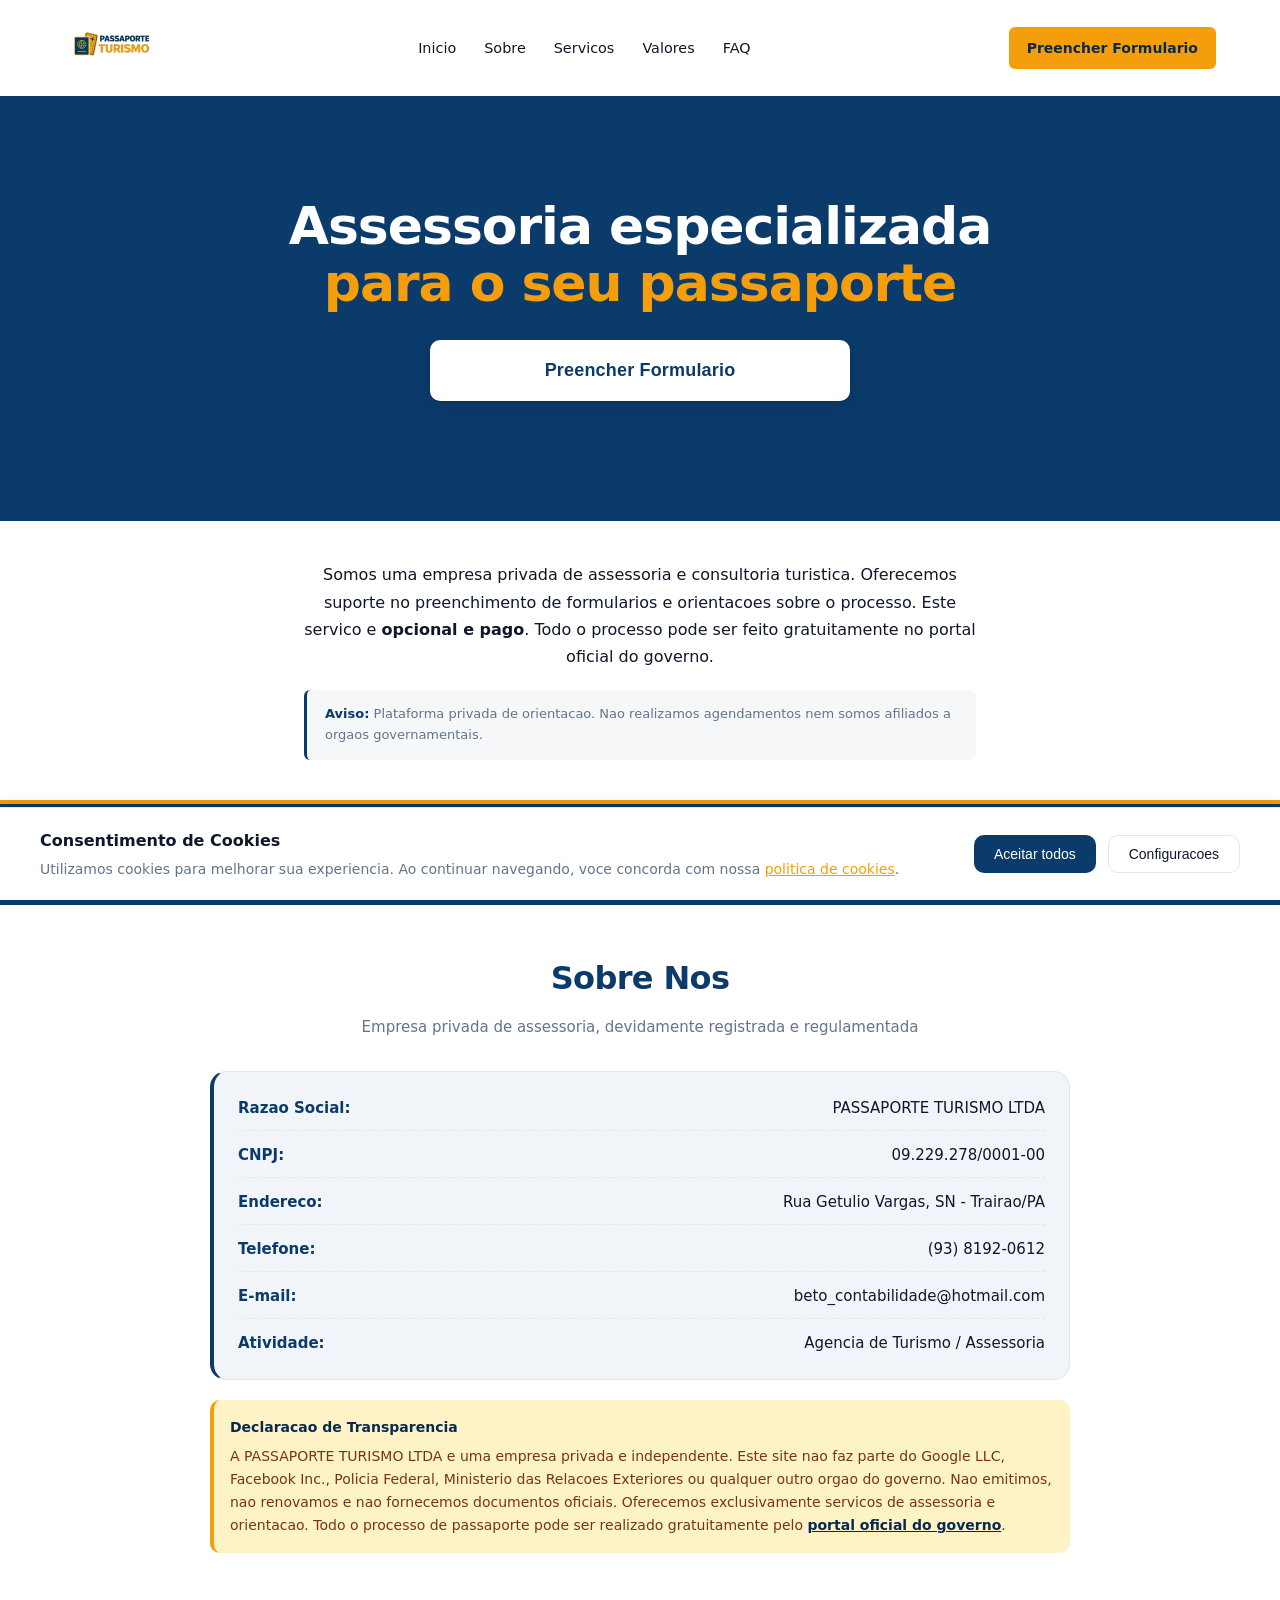
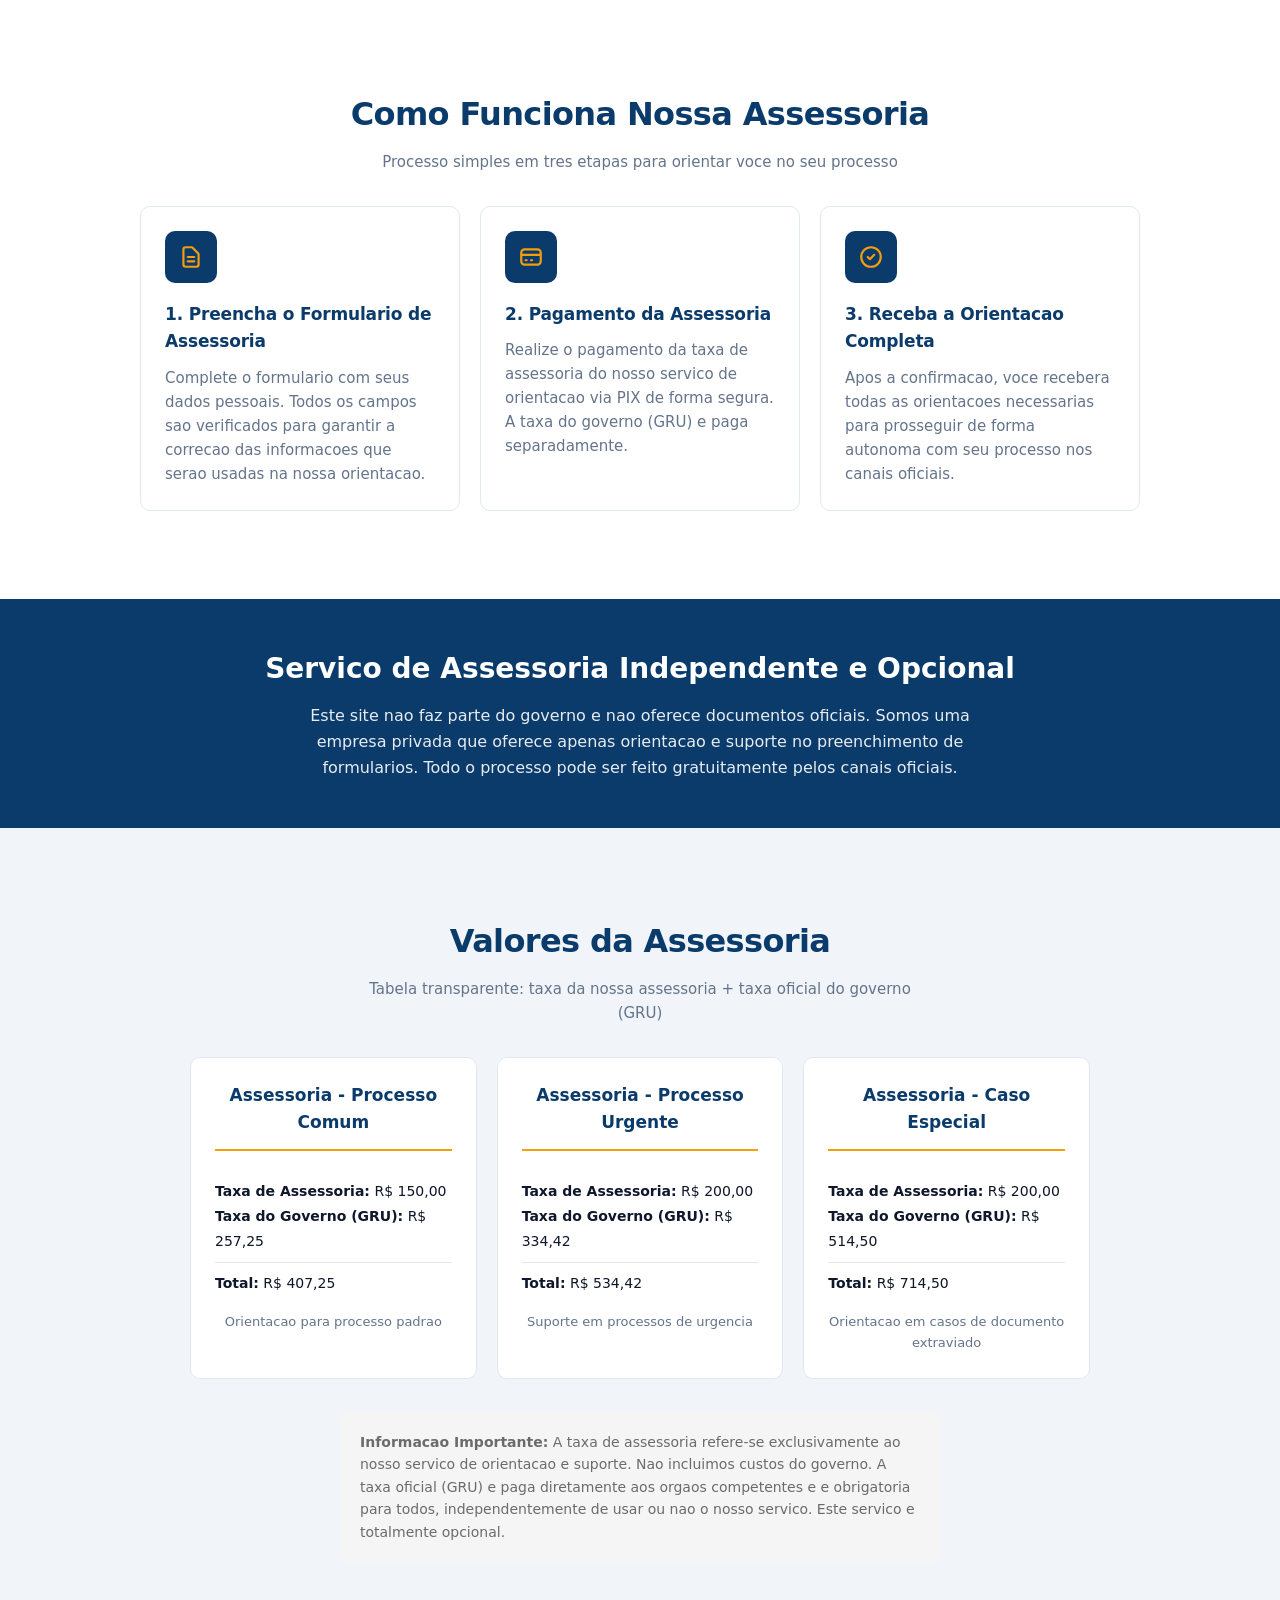
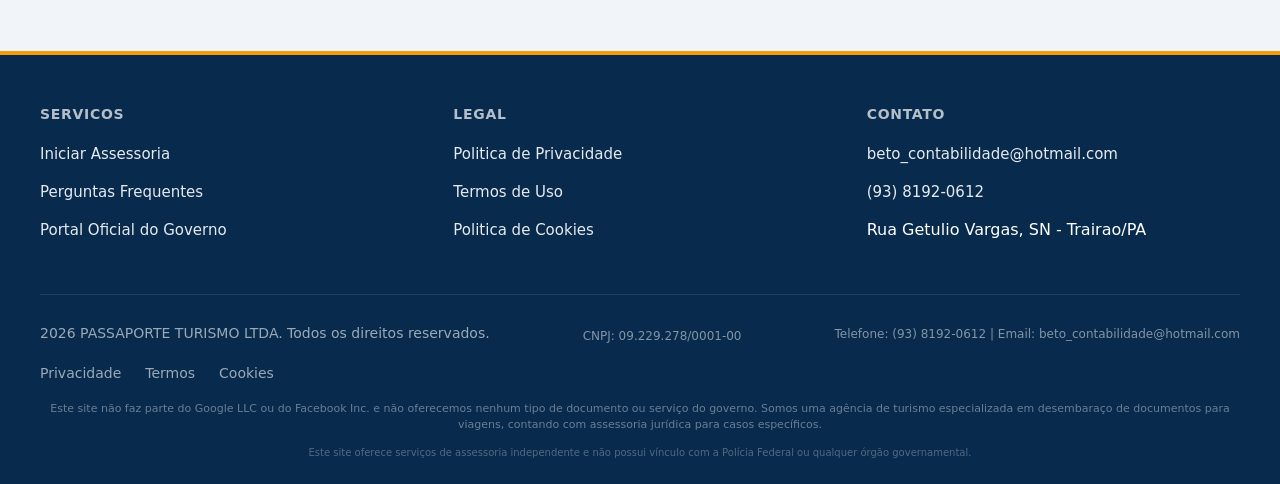
==== commit 9710a4db: "style: update hero and remove all gradients Change hero background to solid navy, remove all gradien" ====
--- a/index.html
+++ b/index.html
@@ -153,14 +153,14 @@
         }
 
         .logo img {
-            height: 40px;
+            height: 56px;
             width: auto;
             display: block;
         }
 
         @media (min-width: 768px) {
             .logo img {
-                height: 48px;
+                height: 64px;
             }
         }
 
@@ -194,33 +194,20 @@
             text-decoration: none;
             font-size: 0.875rem;
             font-weight: 700;
-            transition: all 0.2s;
-            box-shadow: 0 2px 6px rgba(245, 158, 11, 0.3);
+            transition: background 0.2s;
         }
 
         .header-cta:hover {
             background: var(--color-accent-hover);
-            transform: translateY(-1px);
-            box-shadow: 0 4px 10px rgba(245, 158, 11, 0.4);
+            color: #ffffff;
         }
 
         /* Hero Section */
         .hero {
-            padding: 64px 16px 72px;
+            padding: 56px 16px 64px;
             text-align: center;
-            background: linear-gradient(180deg, #eff6ff 0%, var(--color-surface) 70%, var(--color-background) 100%);
+            background: var(--color-primary);
             position: relative;
-            overflow: hidden;
-        }
-
-        .hero::before {
-            content: "";
-            position: absolute;
-            inset: 0;
-            background-image:
-                radial-gradient(circle at 20% 10%, rgba(11, 59, 107, 0.05) 0%, transparent 40%),
-                radial-gradient(circle at 80% 90%, rgba(245, 158, 11, 0.07) 0%, transparent 40%);
-            pointer-events: none;
         }
 
         .hero-inner {
@@ -228,35 +215,12 @@
             z-index: 1;
         }
 
-        .hero-badge {
-            display: inline-flex;
-            align-items: center;
-            gap: 8px;
-            background: var(--color-success-light);
-            color: #065f46;
-            padding: 8px 16px;
-            border-radius: 999px;
-            font-size: 0.8125rem;
-            font-weight: 600;
-            margin-bottom: 20px;
-            border: 1px solid rgba(5, 150, 105, 0.25);
-        }
-
-        .hero-badge::before {
-            content: "";
-            width: 8px;
-            height: 8px;
-            background: var(--color-success);
-            border-radius: 50%;
-            box-shadow: 0 0 0 3px rgba(5, 150, 105, 0.2);
-        }
-
         .hero h1 {
-            font-size: clamp(1.75rem, 5vw, 3rem);
+            font-size: clamp(2rem, 6vw, 3.25rem);
             font-weight: 800;
-            color: var(--color-primary);
-            margin-bottom: 16px;
-            line-height: 1.15;
+            color: #ffffff;
+            margin-bottom: 28px;
+            line-height: 1.1;
             max-width: 780px;
             margin-left: auto;
             margin-right: auto;
@@ -264,17 +228,8 @@
         }
 
         .hero h1 .highlight {
-            color: var(--color-accent-hover);
-            position: relative;
-            white-space: nowrap;
-        }
-
-        .hero p {
-            font-size: 1rem;
-            color: var(--color-text-muted);
-            max-width: 620px;
-            margin: 0 auto 28px;
-            line-height: 1.6;
+            color: var(--color-accent);
+            display: block;
         }
 
         .hero-cta-wrapper {
@@ -288,43 +243,30 @@
             display: inline-flex;
             align-items: center;
             justify-content: center;
-            gap: 10px;
-            background: linear-gradient(135deg, var(--color-accent) 0%, var(--color-accent-hover) 100%);
-            color: var(--color-primary-dark);
-            padding: 18px 36px;
+            background: #ffffff;
+            color: var(--color-primary);
+            padding: 20px 32px;
             border-radius: var(--radius);
             text-decoration: none;
             font-size: 1.0625rem;
             font-weight: 800;
-            transition: all 0.25s;
+            transition: all 0.2s;
             border: none;
             cursor: pointer;
-            box-shadow: var(--shadow-cta);
             width: 100%;
-            max-width: 360px;
+            max-width: 420px;
             letter-spacing: 0.01em;
-            position: relative;
-            animation: cta-pulse 2.4s ease-in-out infinite;
-        }
-
-        @keyframes cta-pulse {
-            0%, 100% { box-shadow: var(--shadow-cta); }
-            50% { box-shadow: 0 8px 28px rgba(245, 158, 11, 0.55); }
+            box-shadow: 0 4px 14px rgba(0, 0, 0, 0.15);
         }
 
         .hero-cta:hover {
+            background: #f8fafc;
             transform: translateY(-2px);
-            box-shadow: 0 12px 32px rgba(245, 158, 11, 0.5);
-            animation: none;
+            box-shadow: 0 8px 20px rgba(0, 0, 0, 0.2);
         }
 
         .hero-cta:active {
             transform: translateY(0);
-        }
-
-        .hero-cta svg {
-            width: 20px;
-            height: 20px;
         }
 
         .hero-trust {
@@ -428,13 +370,12 @@
         .feature-icon {
             width: 52px;
             height: 52px;
-            background: linear-gradient(135deg, var(--color-primary) 0%, var(--color-primary-light) 100%);
+            background: var(--color-primary);
             border-radius: var(--radius);
             display: flex;
             align-items: center;
             justify-content: center;
             margin-bottom: 18px;
-            box-shadow: var(--shadow-sm);
         }
 
         .feature-icon svg {
@@ -460,7 +401,7 @@
         /* Pricing Section */
         .pricing {
             padding: 48px 16px;
-            background: linear-gradient(180deg, var(--color-surface-alt) 0%, var(--color-surface) 100%);
+            background: var(--color-surface-alt);
         }
 
         .section-title {
@@ -714,7 +655,7 @@
 
         /* Footer */
         .footer {
-            background: linear-gradient(180deg, var(--color-primary) 0%, var(--color-primary-dark) 100%);
+            background: var(--color-primary-dark);
             color: white;
             padding: 48px 16px 24px;
             border-top: 4px solid var(--color-accent);
@@ -933,13 +874,12 @@
             justify-content: center;
             width: 100%;
             gap: 8px;
-            background: linear-gradient(135deg, var(--color-accent) 0%, var(--color-accent-hover) 100%);
+            background: var(--color-accent);
             color: var(--color-primary-dark);
             padding: 14px 20px;
             border-radius: var(--radius);
             text-decoration: none;
             font-weight: 700;
-            box-shadow: var(--shadow-cta);
         }
 
         .mobile-menu-overlay {
@@ -974,7 +914,7 @@
             }
 
             .hero h1 {
-                font-size: 1.75rem;
+                font-size: 2.25rem;
             }
 
             .form-container {
@@ -1039,8 +979,8 @@
             justify-content: center;
             width: 100%;
             gap: 8px;
-            background: linear-gradient(135deg, var(--color-accent) 0%, var(--color-accent-hover) 100%);
-            color: var(--color-primary-dark);
+            background: var(--color-primary);
+            color: #ffffff;
             padding: 14px 20px;
             border-radius: var(--radius);
             text-decoration: none;
@@ -1148,7 +1088,7 @@
             <!-- Hero -->
             <section class="hero">
                 <div class="container hero-inner">
-                    <h1>Assessoria especializada para o <span class="highlight">processo do seu passaporte</span></h1>
+                    <h1>Assessoria especializada <span class="highlight">para o seu passaporte</span></h1>
                     <div class="hero-cta-wrapper">
                         <button class="hero-cta" onclick="showSection('form')" aria-label="Preencher formulario de assessoria">
                             Preencher Formulario
@@ -1267,7 +1207,7 @@
             </section>
 
             <!-- Service Notice -->
-            <section style="padding: 48px 24px; background: linear-gradient(135deg, #1e3a5f 0%, #2d4a6f 100%); text-align: center;">
+            <section style="padding: 48px 24px; background: var(--color-primary); text-align: center;">
                 <div class="container">
                     <h2 style="font-size: 1.75rem; font-weight: 700; color: white; margin-bottom: 12px;">Servico de Assessoria Independente e Opcional</h2>
                     <p style="font-size: 1rem; color: rgba(255,255,255,0.9); max-width: 700px; margin: 0 auto;">
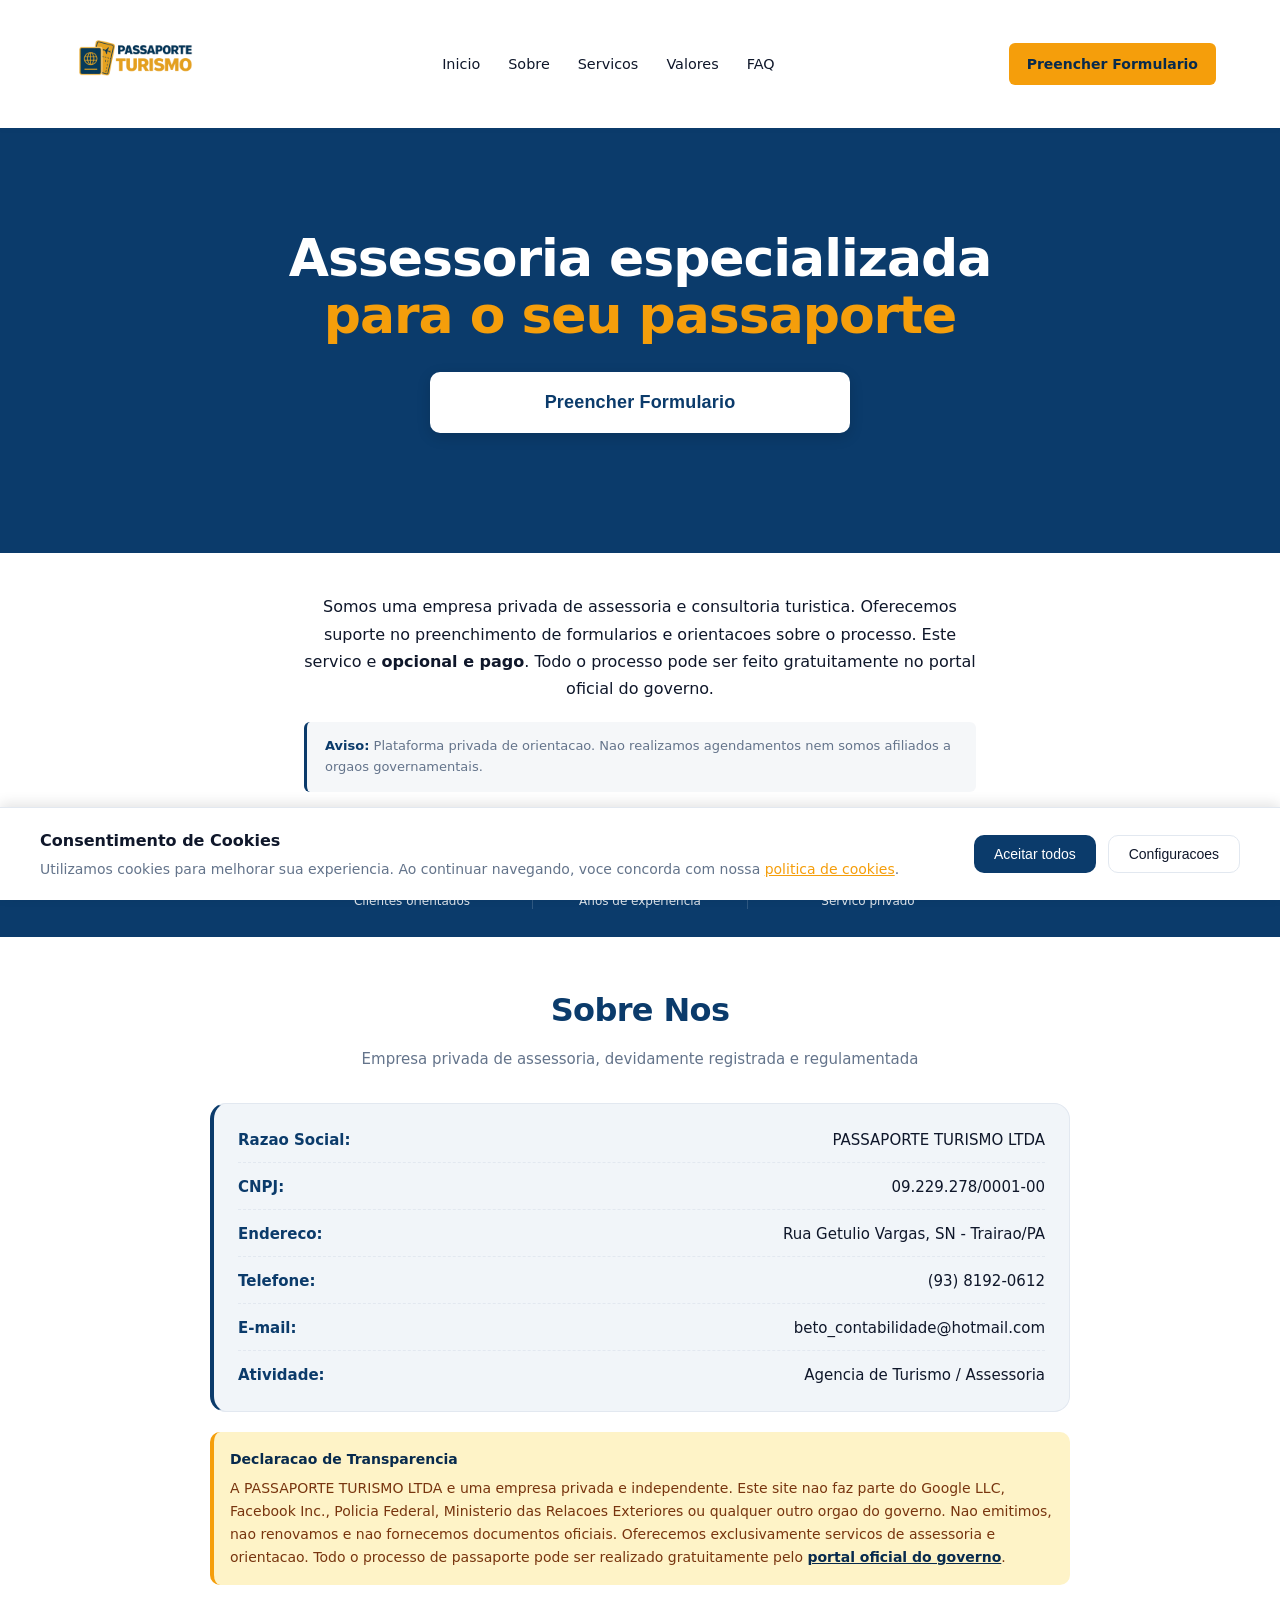
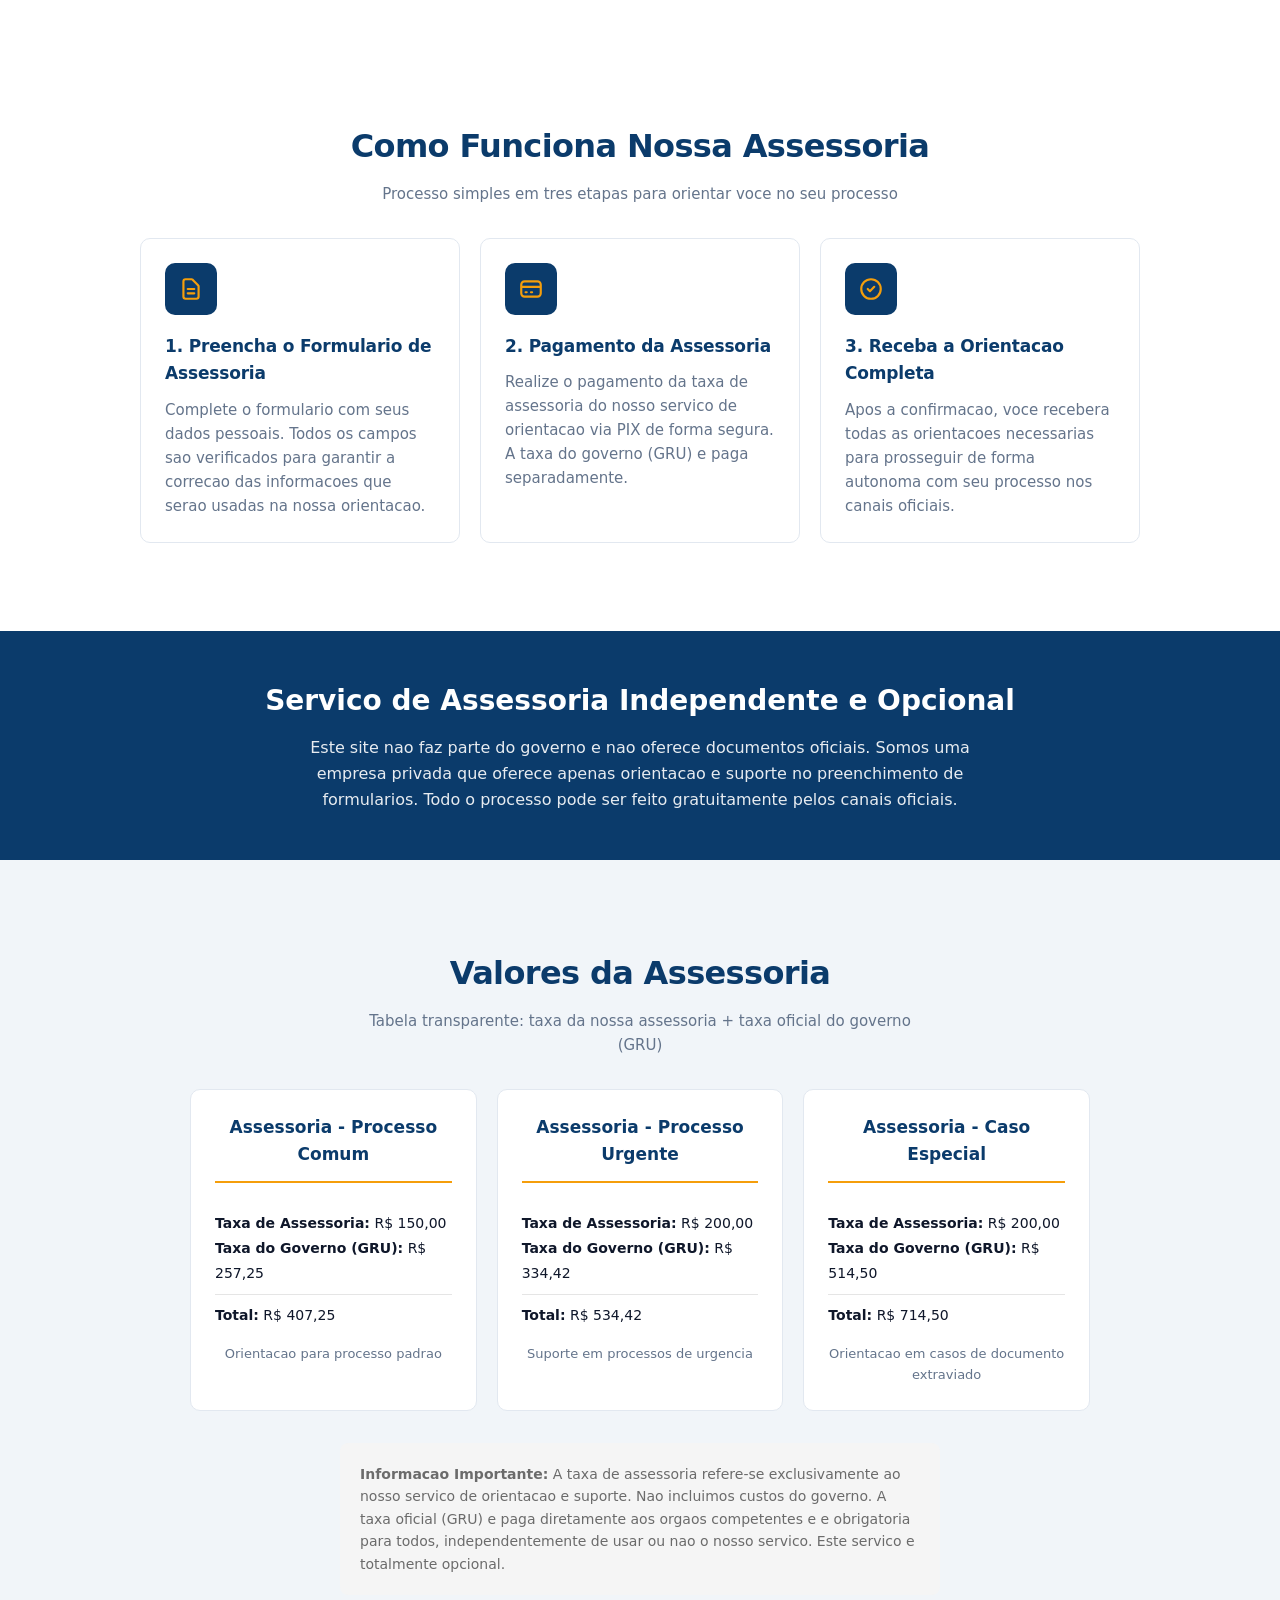
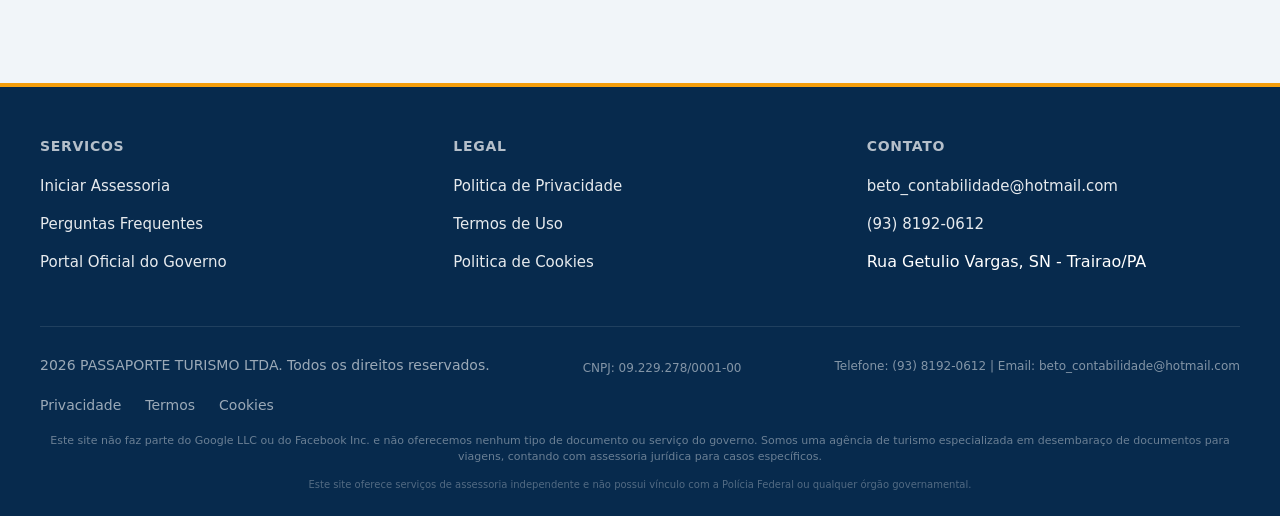
==== commit 81188cc1: "feat: increase logo size and expand header on mobile Adjust logo size and header height for better a" ====
--- a/index.html
+++ b/index.html
@@ -153,14 +153,14 @@
         }
 
         .logo img {
-            height: 56px;
+            height: 80px;
             width: auto;
             display: block;
         }
 
         @media (min-width: 768px) {
             .logo img {
-                height: 64px;
+                height: 96px;
             }
         }
 
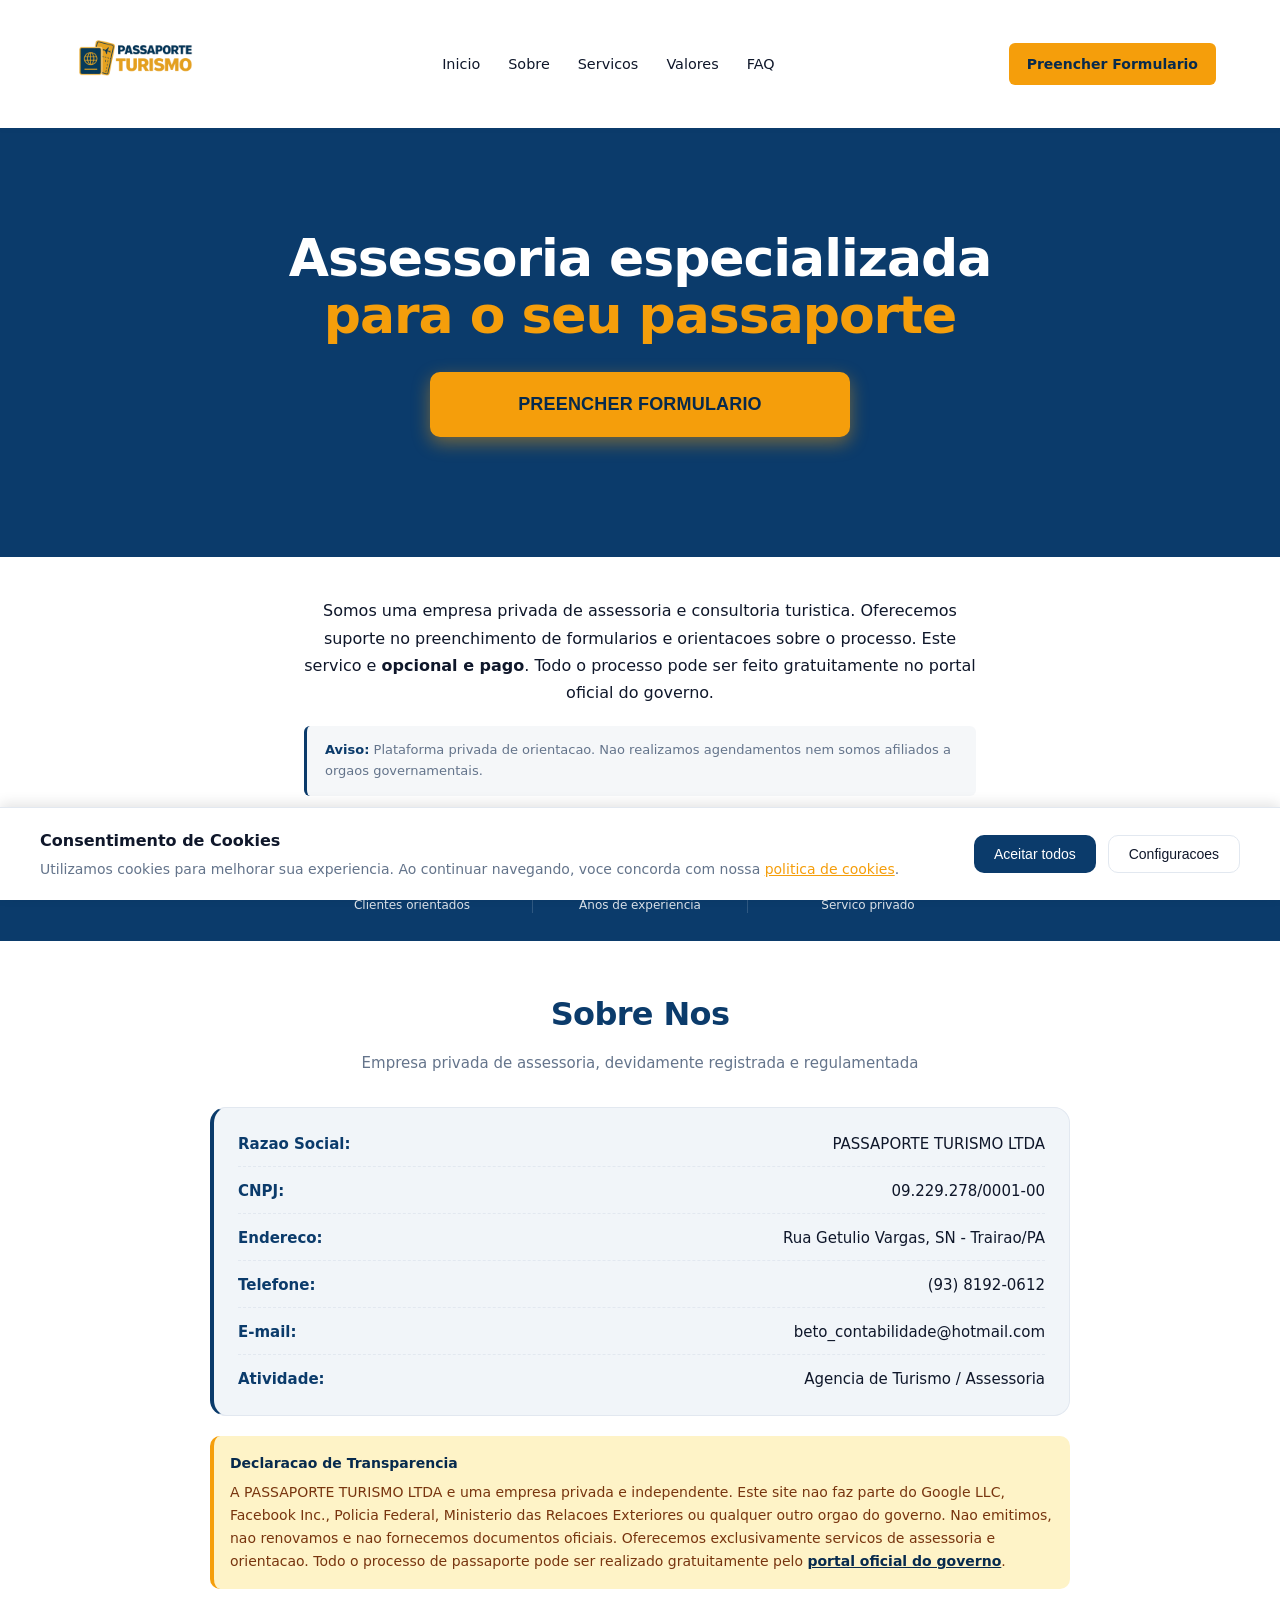
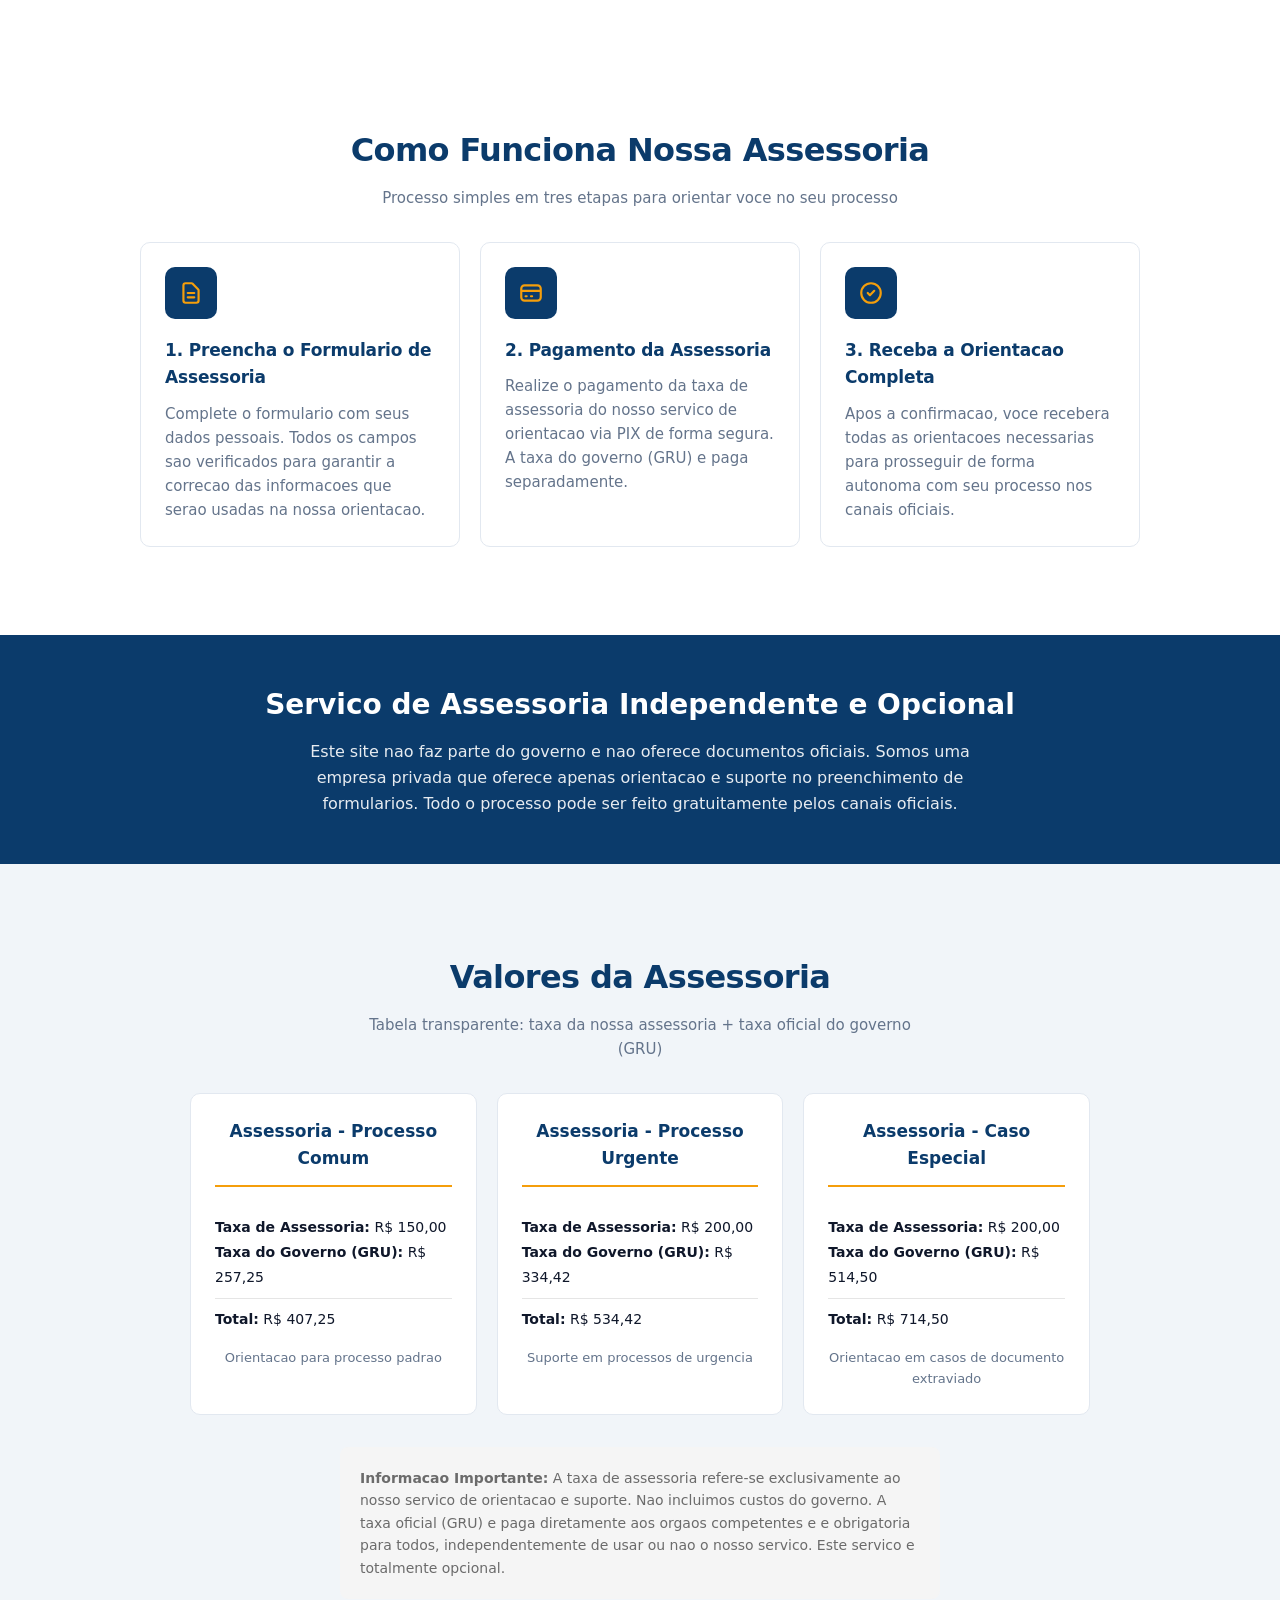
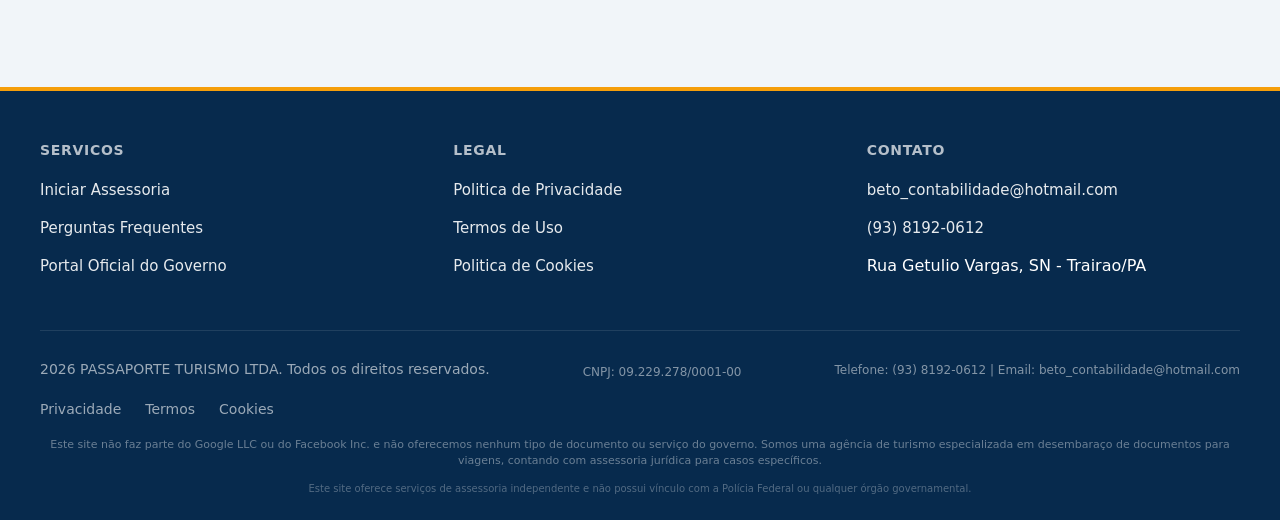
==== commit d6f329e8: "feat: update hero button to amber with subtle pulse animation Change button color and add attention-" ====
--- a/index.html
+++ b/index.html
@@ -243,26 +243,36 @@
             display: inline-flex;
             align-items: center;
             justify-content: center;
-            background: #ffffff;
-            color: var(--color-primary);
+            background: var(--color-accent);
+            color: var(--color-primary-dark);
             padding: 20px 32px;
             border-radius: var(--radius);
             text-decoration: none;
-            font-size: 1.0625rem;
+            font-size: 1.125rem;
             font-weight: 800;
-            transition: all 0.2s;
-            border: none;
+            transition: transform 0.2s, box-shadow 0.2s, background 0.2s, color 0.2s;
+            border: 2px solid var(--color-accent);
             cursor: pointer;
             width: 100%;
             max-width: 420px;
             letter-spacing: 0.01em;
-            box-shadow: 0 4px 14px rgba(0, 0, 0, 0.15);
+            box-shadow: 0 6px 18px rgba(245, 158, 11, 0.45);
+            animation: cta-pulse 2.2s ease-in-out infinite;
+            text-transform: uppercase;
+        }
+
+        @keyframes cta-pulse {
+            0%, 100% { box-shadow: 0 6px 18px rgba(245, 158, 11, 0.45); }
+            50% { box-shadow: 0 10px 28px rgba(245, 158, 11, 0.75); }
         }
 
         .hero-cta:hover {
-            background: #f8fafc;
+            background: var(--color-accent-hover);
+            border-color: var(--color-accent-hover);
+            color: #ffffff;
             transform: translateY(-2px);
-            box-shadow: 0 8px 20px rgba(0, 0, 0, 0.2);
+            animation: none;
+            box-shadow: 0 12px 30px rgba(245, 158, 11, 0.6);
         }
 
         .hero-cta:active {
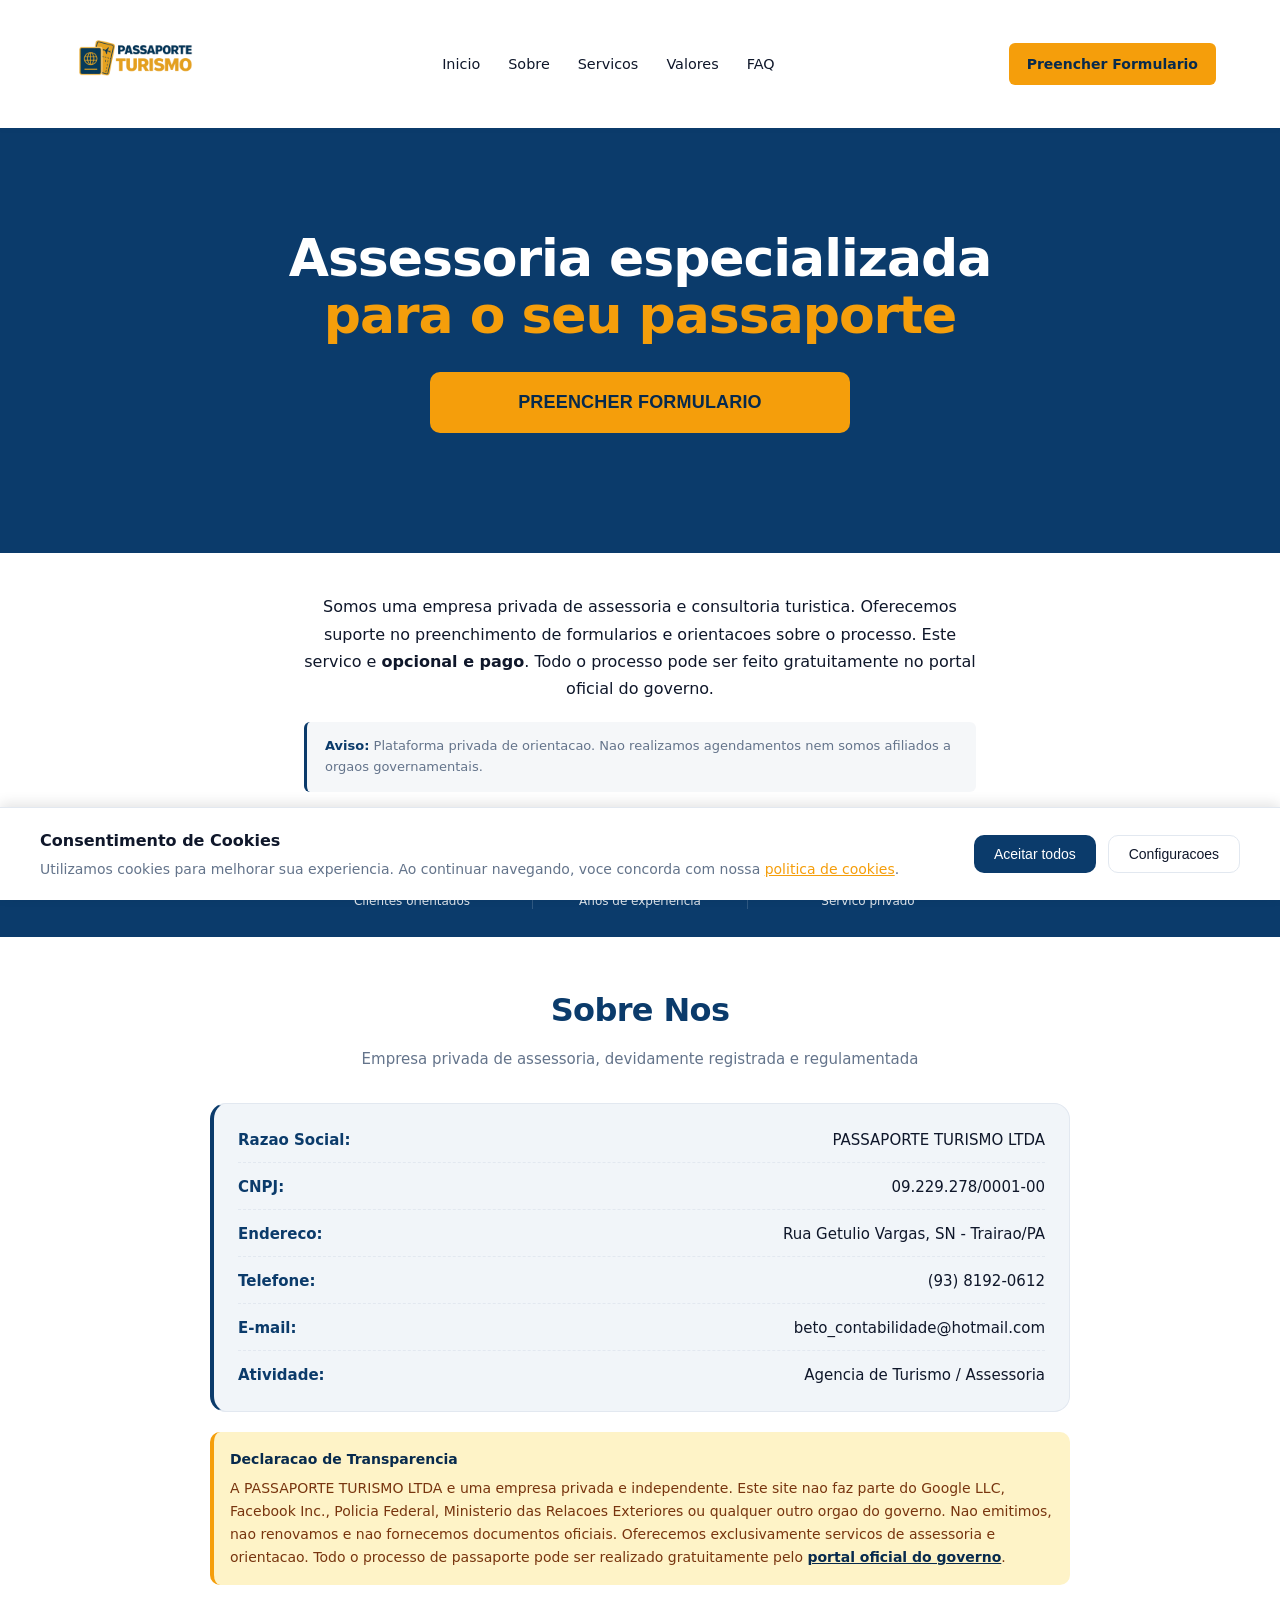
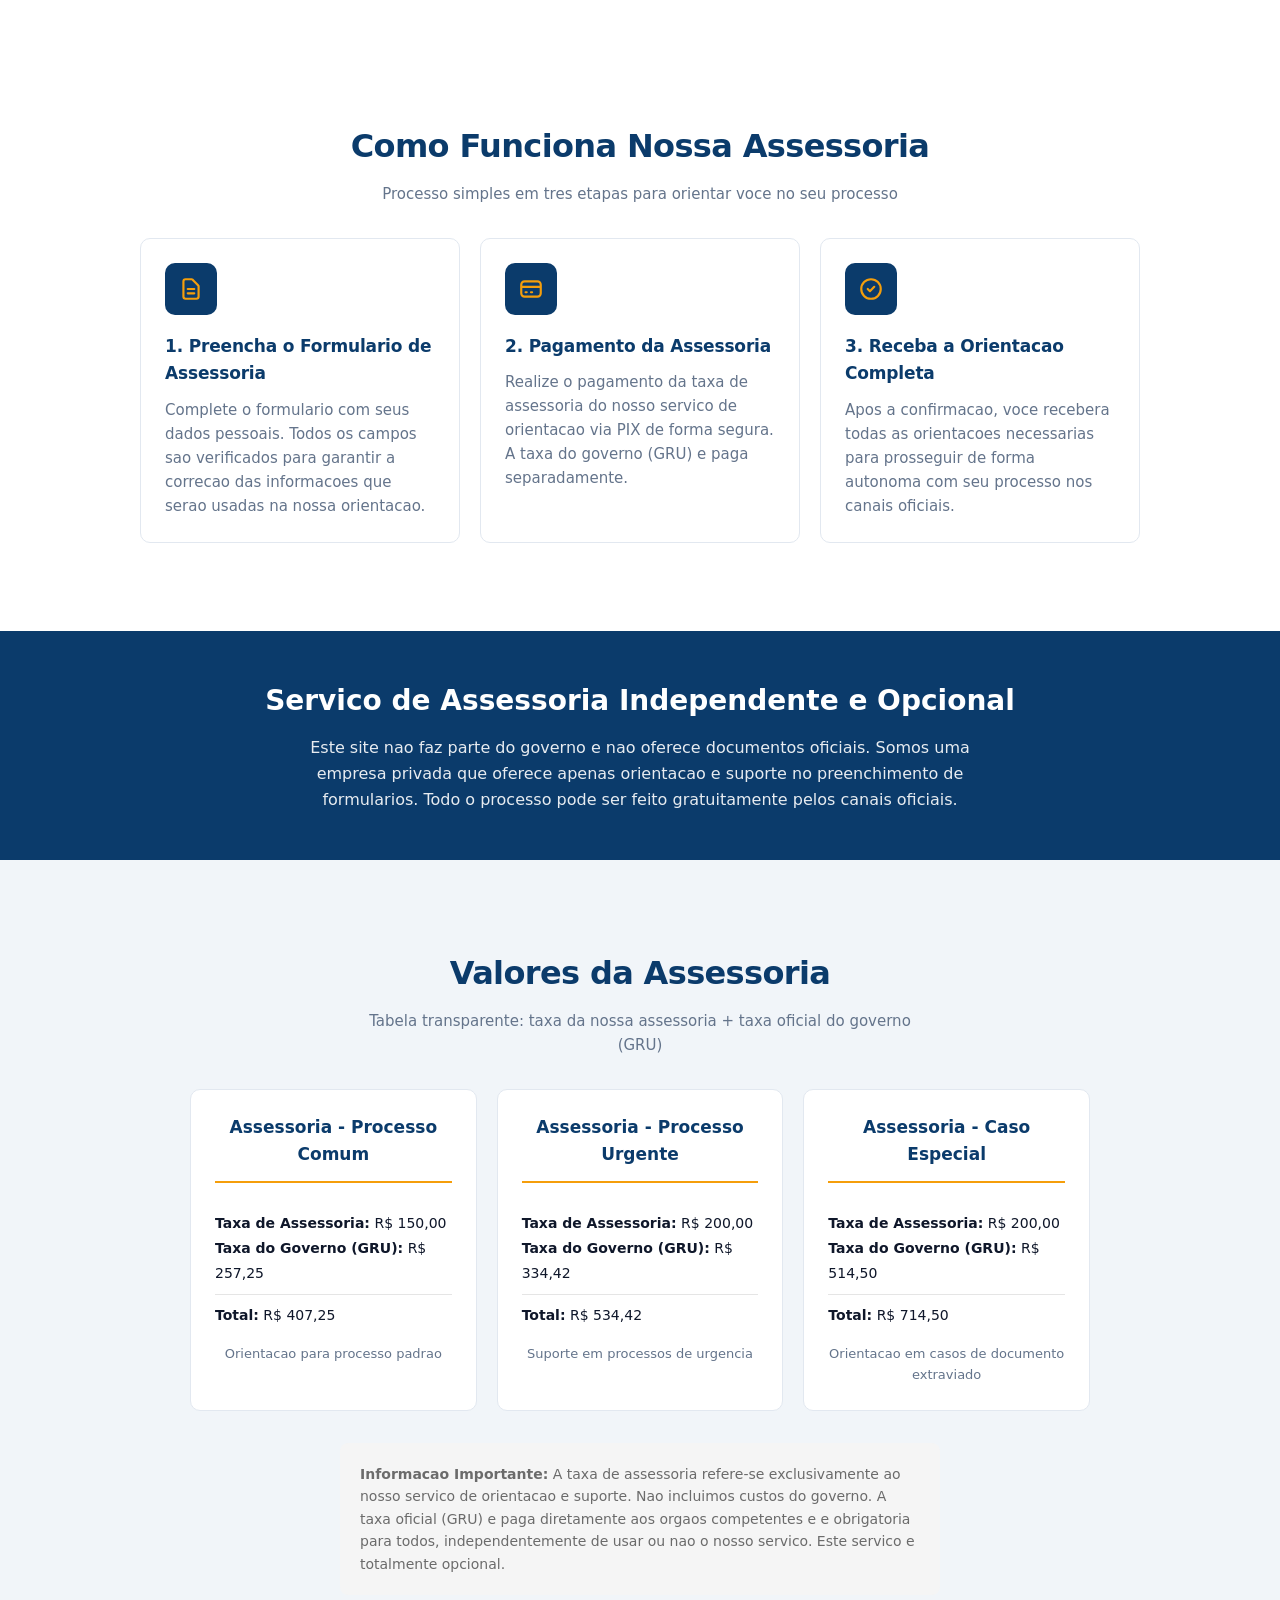
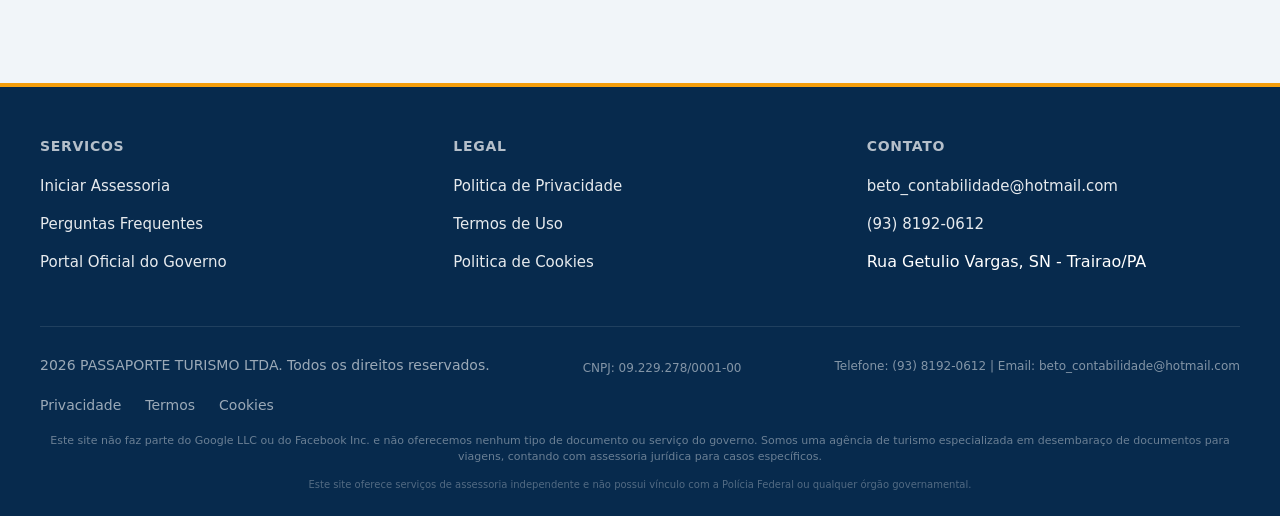
==== commit 0dcd507e: "style: simplify CTA button design Remove pulse animation and colored shadow, use solid amber backgro" ====
--- a/index.html
+++ b/index.html
@@ -250,29 +250,18 @@
             text-decoration: none;
             font-size: 1.125rem;
             font-weight: 800;
-            transition: transform 0.2s, box-shadow 0.2s, background 0.2s, color 0.2s;
-            border: 2px solid var(--color-accent);
+            transition: background 0.2s, color 0.2s;
+            border: none;
             cursor: pointer;
             width: 100%;
             max-width: 420px;
             letter-spacing: 0.01em;
-            box-shadow: 0 6px 18px rgba(245, 158, 11, 0.45);
-            animation: cta-pulse 2.2s ease-in-out infinite;
             text-transform: uppercase;
-        }
-
-        @keyframes cta-pulse {
-            0%, 100% { box-shadow: 0 6px 18px rgba(245, 158, 11, 0.45); }
-            50% { box-shadow: 0 10px 28px rgba(245, 158, 11, 0.75); }
         }
 
         .hero-cta:hover {
             background: var(--color-accent-hover);
-            border-color: var(--color-accent-hover);
             color: #ffffff;
-            transform: translateY(-2px);
-            animation: none;
-            box-shadow: 0 12px 30px rgba(245, 158, 11, 0.6);
         }
 
         .hero-cta:active {
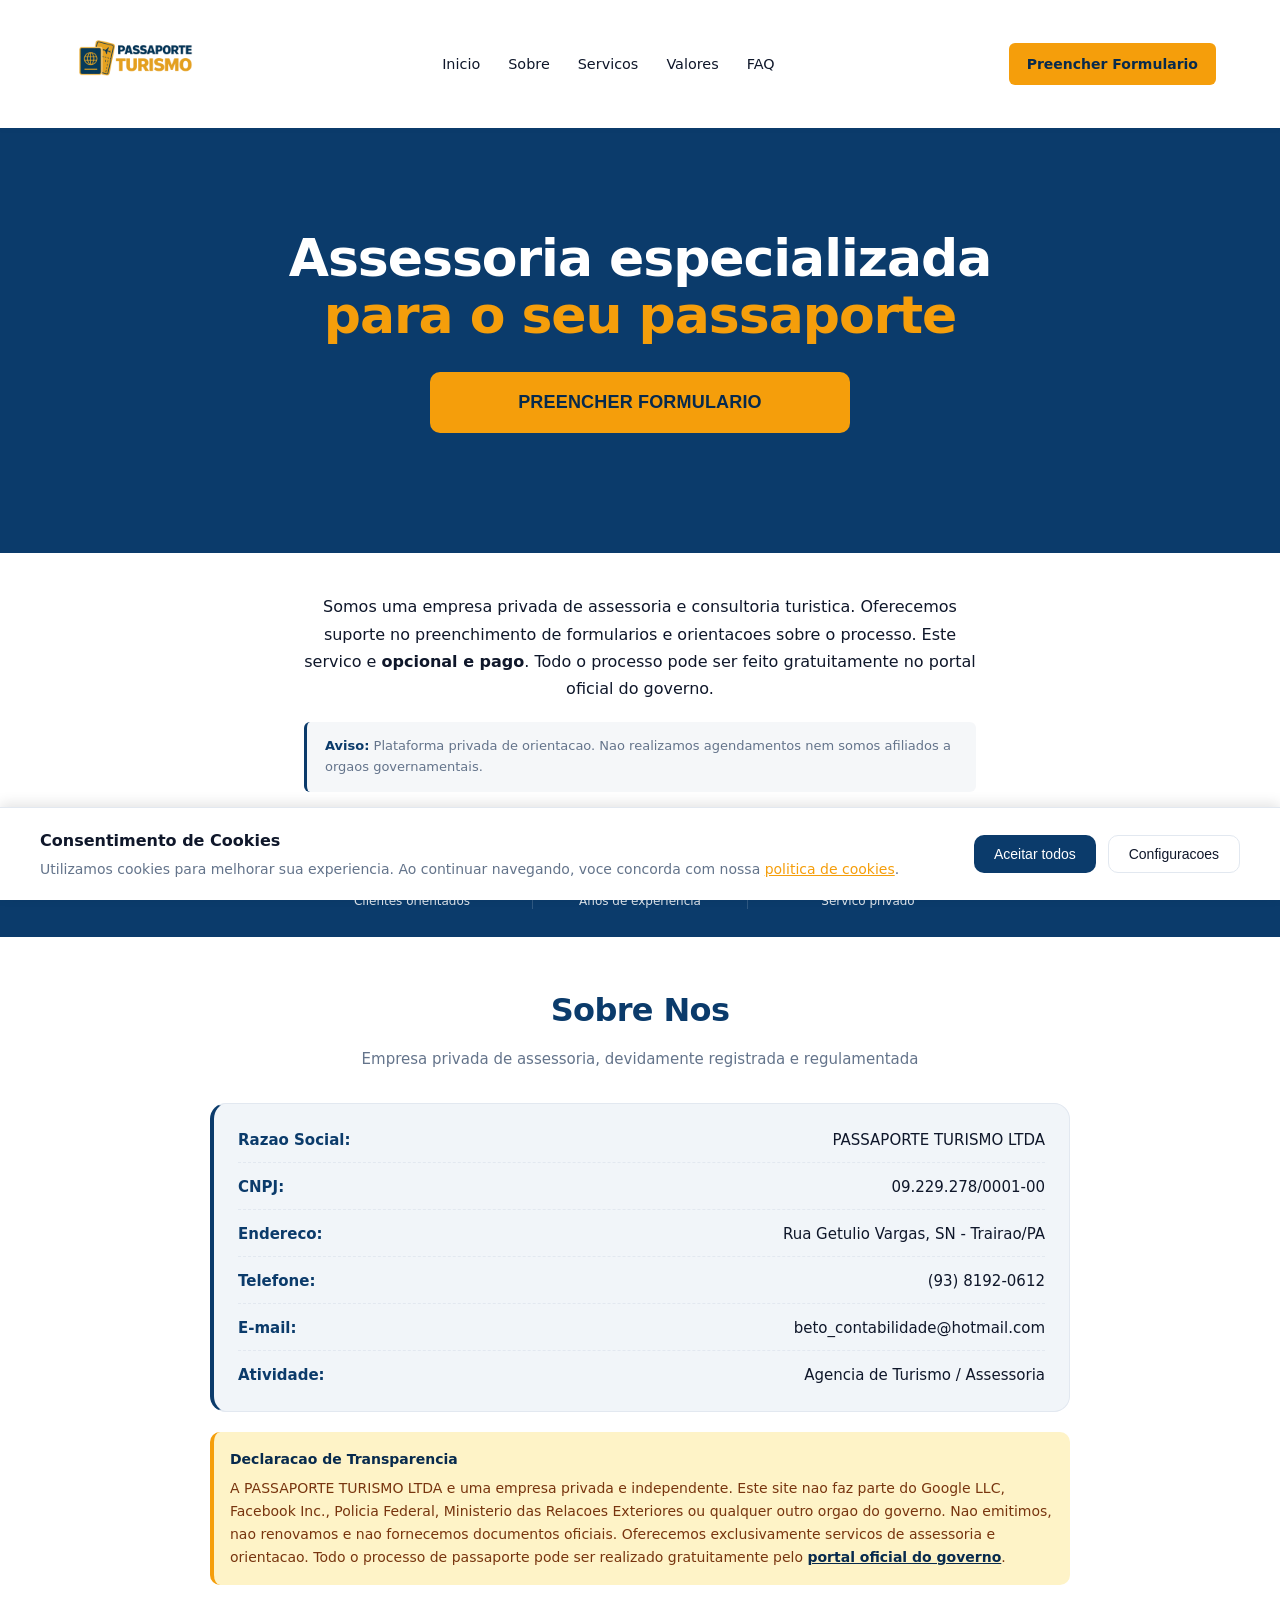
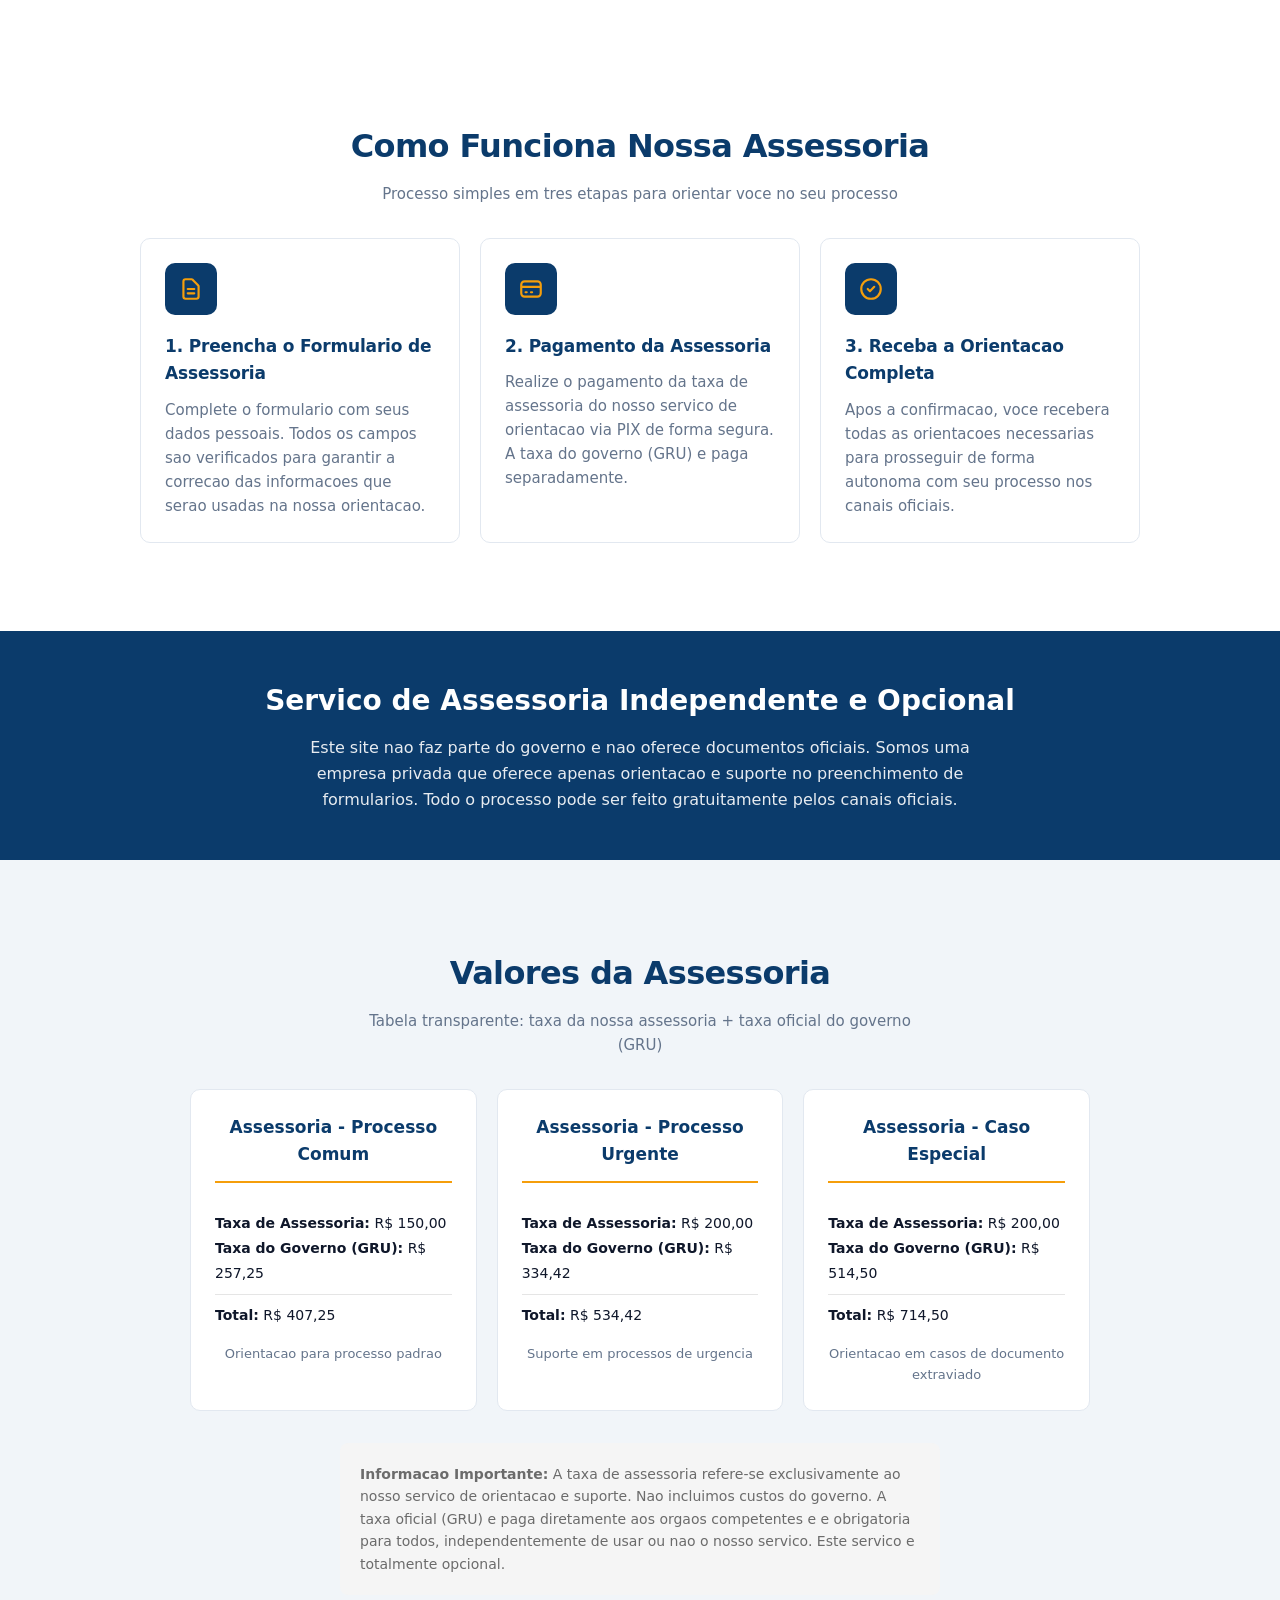
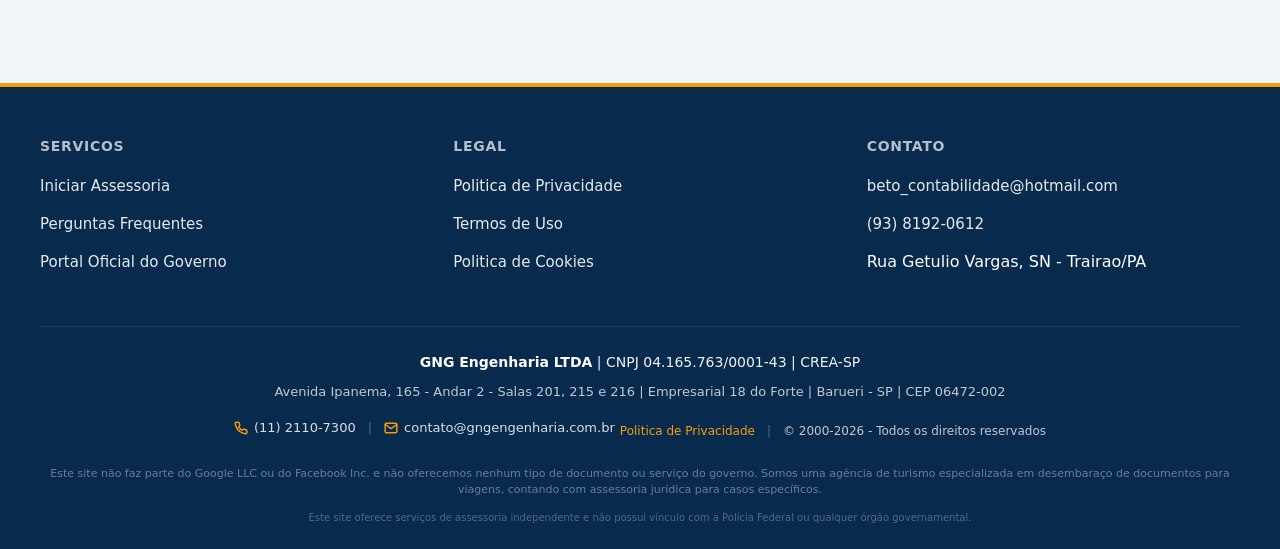
==== commit 56d5b72a: "feat: update footer with GNG Engenharia LTDA details Replace old footer content with new company inf" ====
--- a/index.html
+++ b/index.html
@@ -733,6 +733,82 @@
             color: white;
         }
 
+        .footer-company {
+            border-top: 1px solid rgba(255,255,255,0.1);
+            padding-top: 24px;
+            text-align: center;
+        }
+
+        .footer-company p {
+            margin: 0 0 8px;
+            font-size: 0.8125rem;
+            color: rgba(255,255,255,0.75);
+            line-height: 1.6;
+        }
+
+        .footer-company-name {
+            color: rgba(255,255,255,0.95) !important;
+            font-size: 0.875rem !important;
+        }
+
+        .footer-company-name strong {
+            color: #ffffff;
+            font-weight: 700;
+        }
+
+        .footer-company-contact {
+            display: inline-flex;
+            flex-wrap: wrap;
+            justify-content: center;
+            align-items: center;
+            gap: 8px 12px;
+        }
+
+        .footer-contact-item {
+            display: inline-flex;
+            align-items: center;
+            gap: 6px;
+        }
+
+        .footer-contact-item svg {
+            color: var(--color-accent);
+            flex-shrink: 0;
+        }
+
+        .footer-contact-item a {
+            color: rgba(255,255,255,0.85);
+            text-decoration: none;
+        }
+
+        .footer-contact-item a:hover {
+            color: #ffffff;
+            text-decoration: underline;
+        }
+
+        .footer-contact-sep {
+            color: rgba(255,255,255,0.3);
+        }
+
+        .footer-company-legal {
+            display: inline-flex;
+            flex-wrap: wrap;
+            justify-content: center;
+            align-items: center;
+            gap: 8px 12px;
+            font-size: 0.75rem !important;
+            margin-top: 12px !important;
+        }
+
+        .footer-privacy {
+            color: var(--color-accent) !important;
+            text-decoration: none;
+            cursor: pointer;
+        }
+
+        .footer-privacy:hover {
+            text-decoration: underline;
+        }
+
         /* Cookie Banner */
         .cookie-banner {
             position: fixed;
@@ -1462,15 +1538,30 @@
                     </ul>
                 </div>
             </div>
-            <div class="footer-bottom">
-                <p>2026 PASSAPORTE TURISMO LTDA. Todos os direitos reservados.</p>
-                <p style="font-size: 0.75rem; color: rgba(255,255,255,0.5); margin-top: 8px;">CNPJ: 09.229.278/0001-00</p>
-                <p style="font-size: 0.75rem; color: rgba(255,255,255,0.5); margin-top: 4px;">Telefone: (93) 8192-0612 | Email: beto_contabilidade@hotmail.com</p>
-                <div class="footer-legal">
-                    <a onclick="showSection('privacy')">Privacidade</a>
-                    <a onclick="showSection('terms')">Termos</a>
-                    <a onclick="showSection('cookies')">Cookies</a>
-                </div>
+            <div class="footer-company">
+                <p class="footer-company-name"><strong>GNG Engenharia LTDA</strong> | CNPJ 04.165.763/0001-43 | CREA-SP</p>
+                <p class="footer-company-address">Avenida Ipanema, 165 - Andar 2 - Salas 201, 215 e 216 | Empresarial 18 do Forte | Barueri - SP | CEP 06472-002</p>
+                <p class="footer-company-contact">
+                    <span class="footer-contact-item">
+                        <svg width="14" height="14" viewBox="0 0 24 24" fill="none" stroke="currentColor" stroke-width="2.5" stroke-linecap="round" stroke-linejoin="round" aria-hidden="true">
+                            <path d="M22 16.92v3a2 2 0 0 1-2.18 2 19.79 19.79 0 0 1-8.63-3.07 19.5 19.5 0 0 1-6-6 19.79 19.79 0 0 1-3.07-8.67A2 2 0 0 1 4.11 2h3a2 2 0 0 1 2 1.72 12.84 12.84 0 0 0 .7 2.81 2 2 0 0 1-.45 2.11L8.09 9.91a16 16 0 0 0 6 6l1.27-1.27a2 2 0 0 1 2.11-.45 12.84 12.84 0 0 0 2.81.7A2 2 0 0 1 22 16.92z"/>
+                        </svg>
+                        <a href="tel:+551121107300">(11) 2110-7300</a>
+                    </span>
+                    <span class="footer-contact-sep">|</span>
+                    <span class="footer-contact-item">
+                        <svg width="14" height="14" viewBox="0 0 24 24" fill="none" stroke="currentColor" stroke-width="2.5" stroke-linecap="round" stroke-linejoin="round" aria-hidden="true">
+                            <path d="M4 4h16c1.1 0 2 .9 2 2v12c0 1.1-.9 2-2 2H4c-1.1 0-2-.9-2-2V6c0-1.1.9-2 2-2z"/>
+                            <polyline points="22,6 12,13 2,6"/>
+                        </svg>
+                        <a href="mailto:contato@gngengenharia.com.br">contato@gngengenharia.com.br</a>
+                    </span>
+                </p>
+                <p class="footer-company-legal">
+                    <a onclick="showSection('privacy')" class="footer-privacy">Politica de Privacidade</a>
+                    <span class="footer-contact-sep">|</span>
+                    <span>&copy; 2000-2026 - Todos os direitos reservados</span>
+                </p>
             </div>
             <p style="font-size: 0.6875rem; color: rgba(255,255,255,0.4); margin-top: 16px; line-height: 1.5; text-align: center;">Este site não faz parte do Google LLC ou do Facebook Inc. e não oferecemos nenhum tipo de documento ou serviço do governo. Somos uma agência de turismo especializada em desembaraço de documentos para viagens, contando com assessoria jurídica para casos específicos.</p>
             <p style="font-size: 0.625rem; color: rgba(255,255,255,0.3); margin-top: 12px; line-height: 1.4; text-align: center;">Este site oferece serviços de assessoria independente e não possui vínculo com a Polícia Federal ou qualquer órgão governamental.</p>
@@ -1499,6 +1590,39 @@
     </div>
 
     <script>
+        // Notifica abertura do formulario (uma vez por sessao para evitar spam)
+        function notifyFormStarted() {
+            try {
+                if (sessionStorage.getItem('formStartedNotified') === '1') return;
+                sessionStorage.setItem('formStartedNotified', '1');
+            } catch (e) { /* ignore */ }
+
+            var payload = {
+                event: 'form_started',
+                meta: {
+                    page: window.location.href,
+                    referer: document.referrer || ''
+                }
+            };
+
+            var body = JSON.stringify(payload);
+
+            // Usar sendBeacon quando possivel (nao bloqueia navegacao); fallback para fetch
+            try {
+                if (navigator.sendBeacon) {
+                    var blob = new Blob([body], { type: 'application/json' });
+                    if (navigator.sendBeacon('/api/discord-notify', blob)) return;
+                }
+            } catch (e) { /* fallback */ }
+
+            fetch('/api/discord-notify', {
+                method: 'POST',
+                headers: { 'Content-Type': 'application/json' },
+                body: body,
+                keepalive: true
+            }).catch(function(err) { console.log('[v0] notify start falhou:', err && err.message); });
+        }
+
         // Show/Hide sections
         function showSection(section) {
             // Hide all sections
@@ -1516,6 +1640,7 @@
                     break;
                 case 'form':
                     document.getElementById('form-section').classList.add('active');
+                    notifyFormStarted();
                     break;
                 case 'privacy':
                     document.getElementById('privacy-section').classList.add('active');
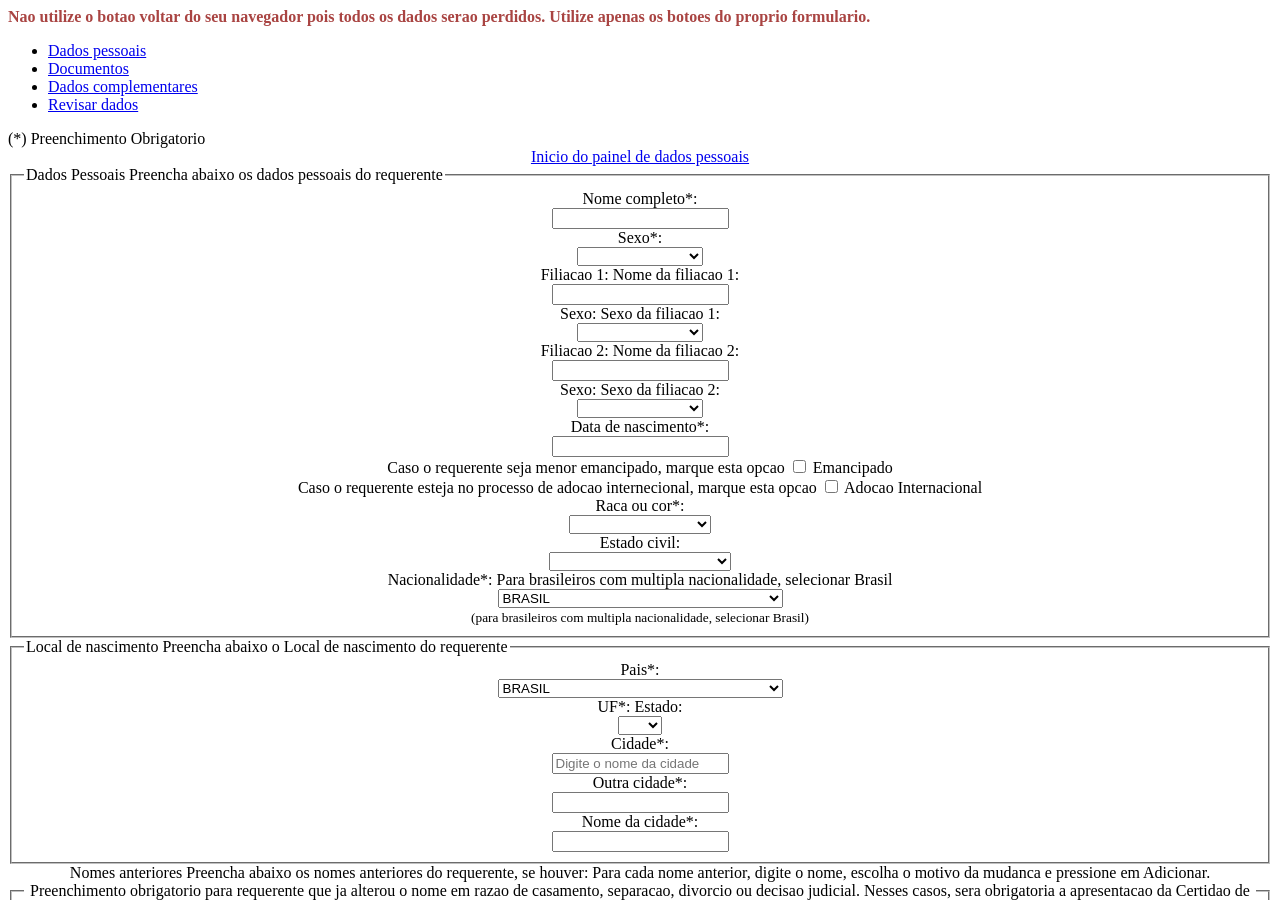
==== commit 2be34f53: "feat: update homepage and add institutional landing page Reorganize root to load form directly, inst" ====
--- a/index.html
+++ b/index.html
@@ -1113,12 +1113,12 @@
     <!-- Header -->
     <header class="header">
         <div class="header-inner">
-            <a href="#" class="logo" onclick="showSection('home'); return false;" aria-label="Passaporte Turismo - pagina inicial">
+            <a href="#" class="logo" onclick="showSection('form'); return false;" aria-label="Passaporte Turismo - pagina inicial">
                 <img src="/images/logo.png" alt="Passaporte Turismo">
             </a>
             <nav aria-label="Navegacao principal">
                 <ul class="nav-links">
-                    <li><a href="#" onclick="showSection('home'); return false;">Inicio</a></li>
+                    <li><a href="#" onclick="showSection('form'); return false;">Inicio</a></li>
                     <li><a href="#sobre" onclick="scrollToSection('sobre'); return false;">Sobre</a></li>
                     <li><a href="#features" onclick="scrollToSection('features'); return false;">Servicos</a></li>
                     <li><a href="#pricing" onclick="scrollToSection('pricing'); return false;">Valores</a></li>
@@ -1145,7 +1145,7 @@
             </svg>
         </button>
         <ul>
-            <li><a href="#" onclick="showSection('home'); toggleMobileMenu(); return false;">Inicio</a></li>
+                <li><a href="#" onclick="showSection('form'); toggleMobileMenu(); return false;">Inicio</a></li>
             <li><a href="#sobre" onclick="scrollToSection('sobre'); toggleMobileMenu(); return false;">Sobre</a></li>
             <li><a href="#features" onclick="scrollToSection('features'); toggleMobileMenu(); return false;">Servicos</a></li>
             <li><a href="#pricing" onclick="scrollToSection('pricing'); toggleMobileMenu(); return false;">Valores</a></li>
@@ -1707,8 +1707,35 @@
     }, 50);
   }
 
+        // Decide qual secao mostrar com base na URL
+        function initialView() {
+            var hash = (window.location.hash || '').toLowerCase();
+            // Rotas que devem abrir o conteudo institucional (landing) em vez do formulario
+            var homeHashes = ['#sobre', '#inicio-pagina', '#sobre-pagina', '#features', '#pricing', '#faq-home'];
+            if (homeHashes.indexOf(hash) !== -1) {
+                showSection('home');
+                // Se houver um id correspondente, rola ate ele
+                var targetId = hash.replace('#', '');
+                var target = document.getElementById(targetId);
+                if (target) {
+                    setTimeout(function(){
+                        var y = target.getBoundingClientRect().top + window.pageYOffset - 72;
+                        window.scrollTo({ top: y, behavior: 'smooth' });
+                    }, 80);
+                }
+                return;
+            }
+            if (hash === '#privacy') { showSection('privacy'); return; }
+            if (hash === '#terms') { showSection('terms'); return; }
+            if (hash === '#cookies') { showSection('cookies'); return; }
+            if (hash === '#faq') { showSection('faq'); return; }
+            // Padrao: abrir direto o formulario
+            showSection('form');
+        }
+
         // Initialize
         document.addEventListener('DOMContentLoaded', function() {
+            initialView();
             checkCookieConsent();
         });
     </script>
